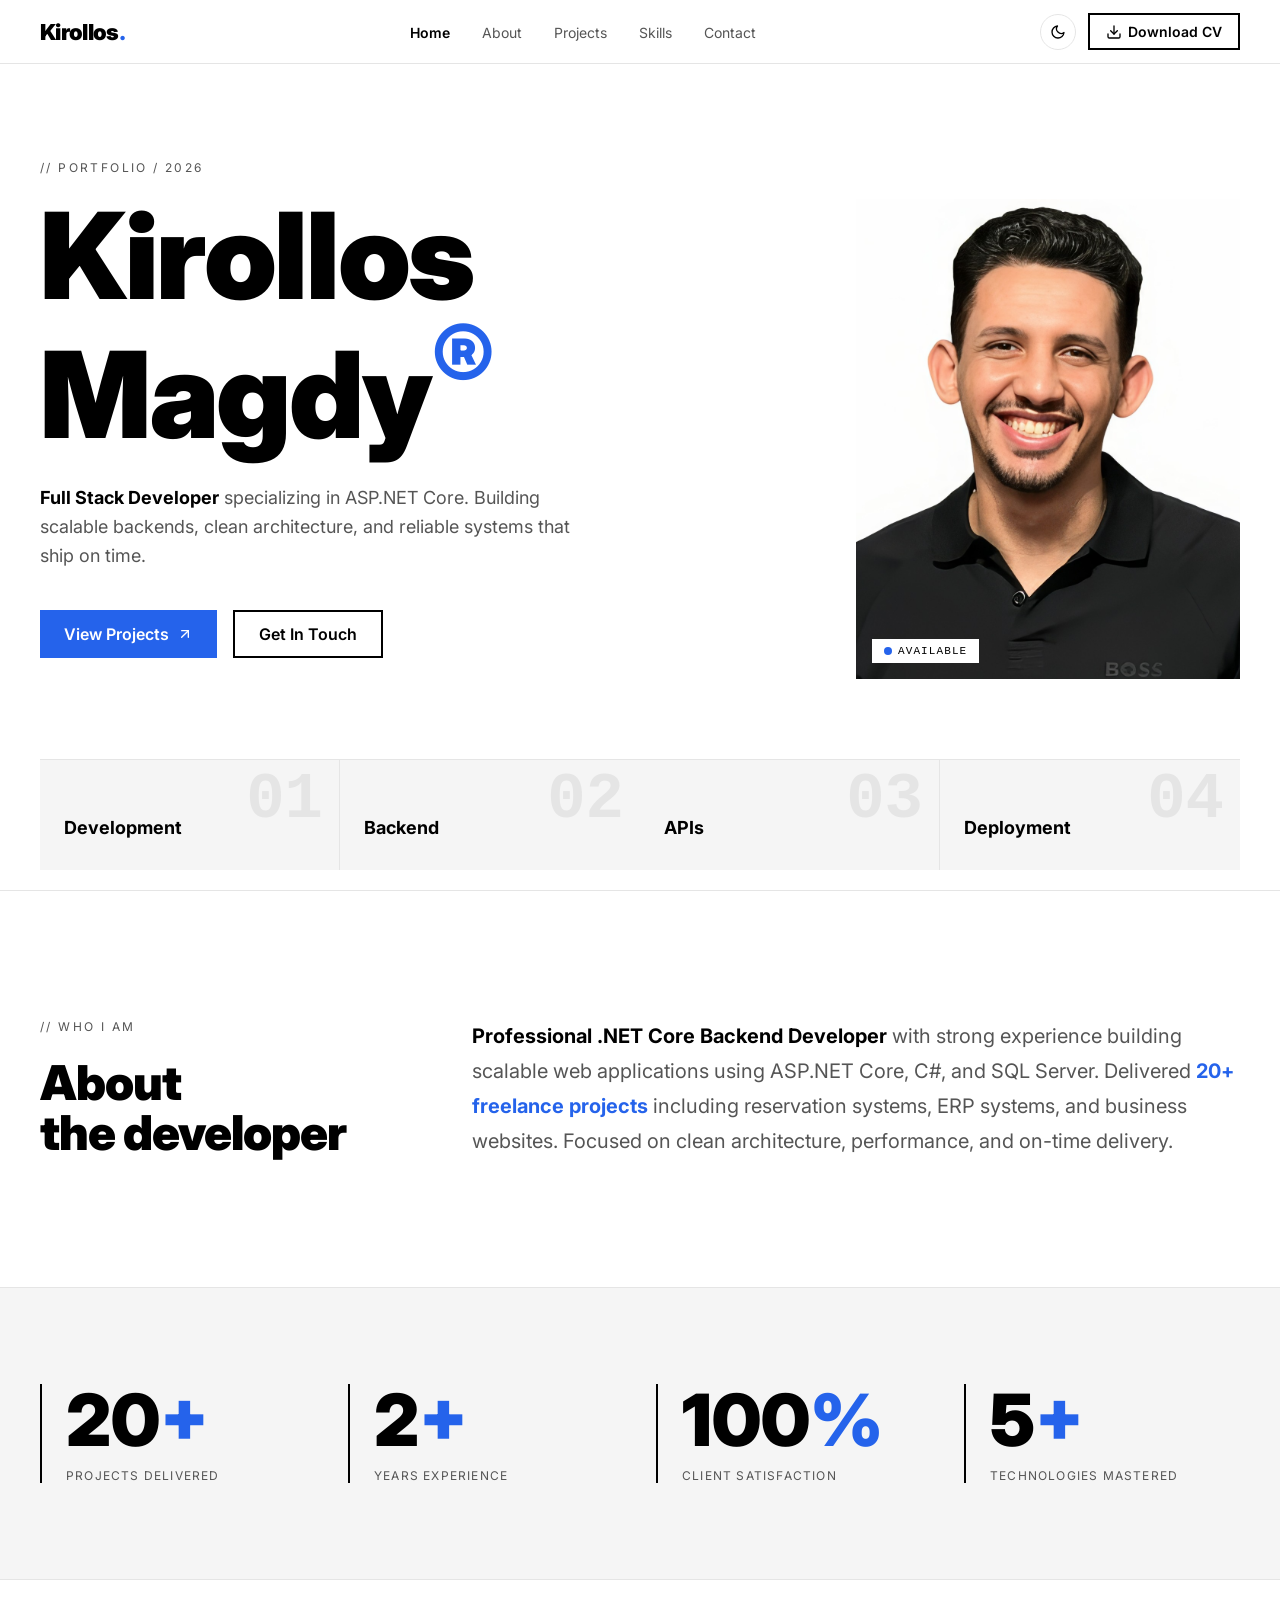
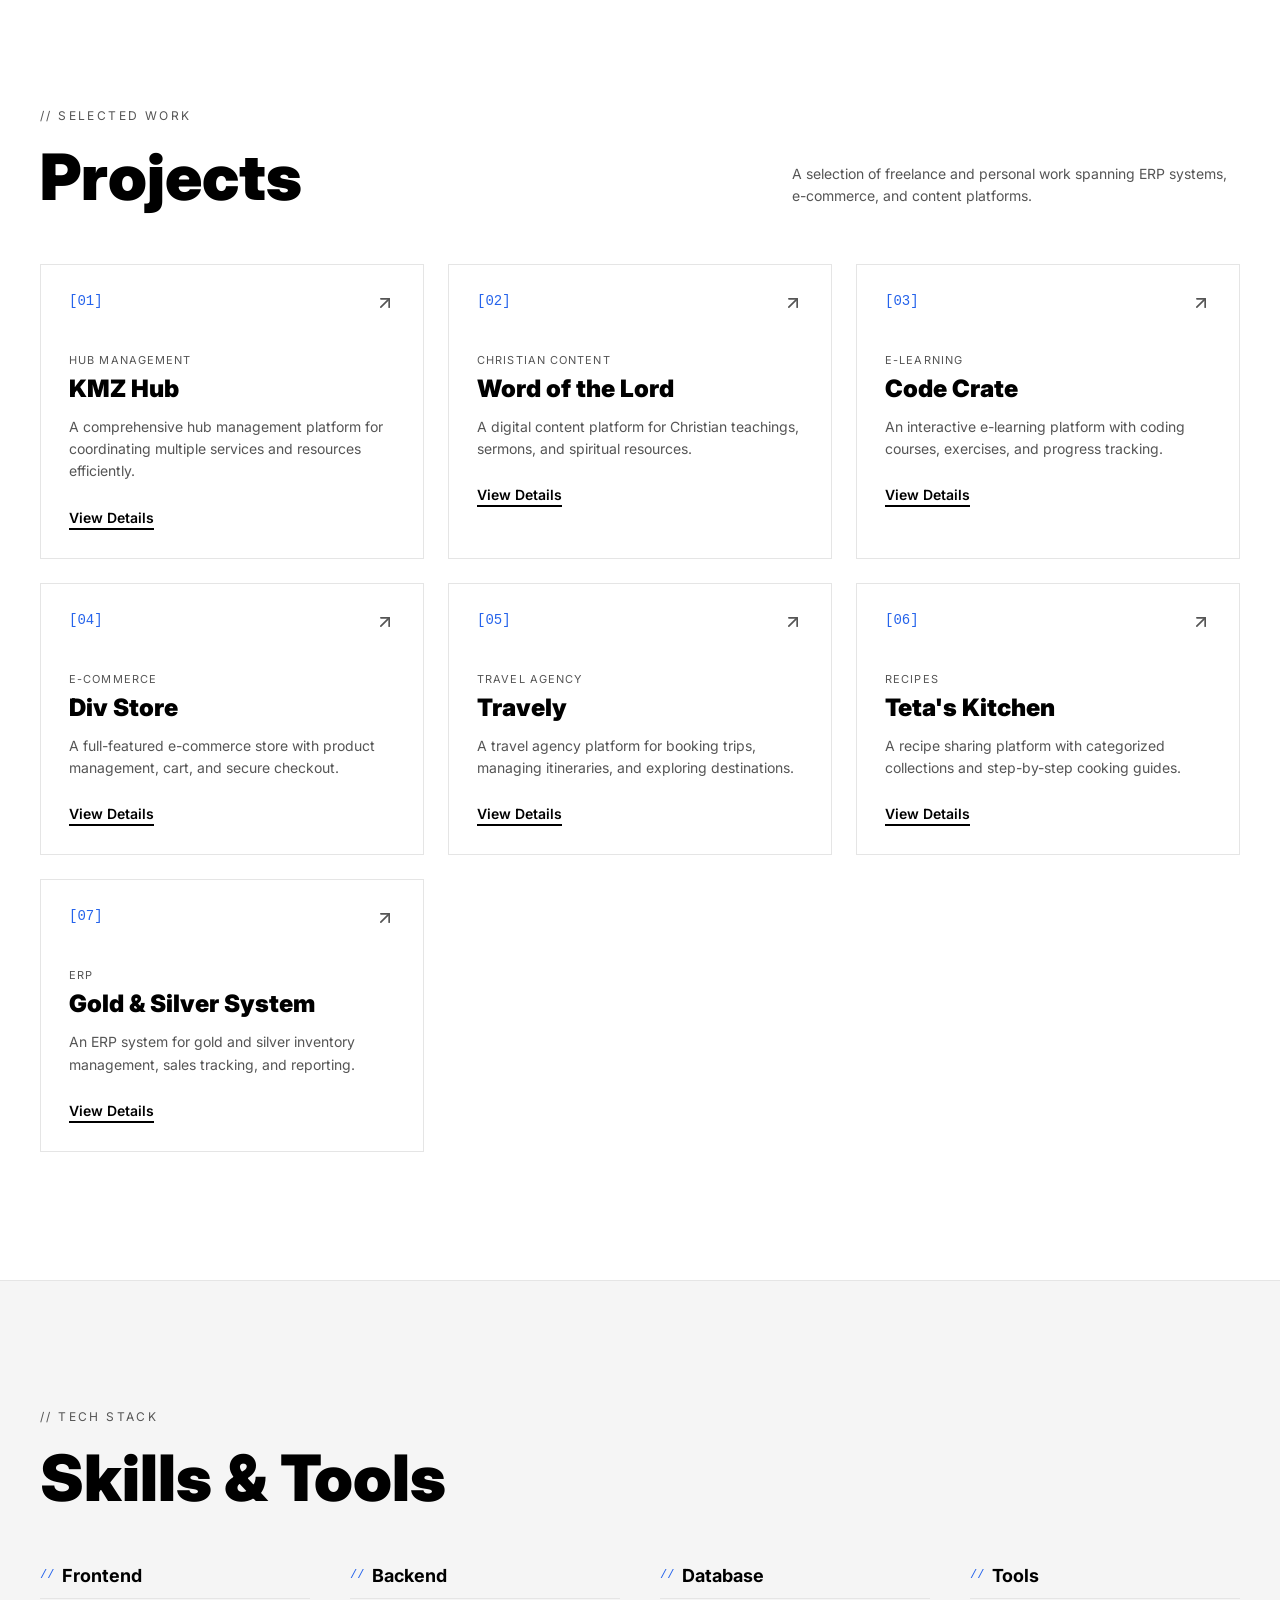
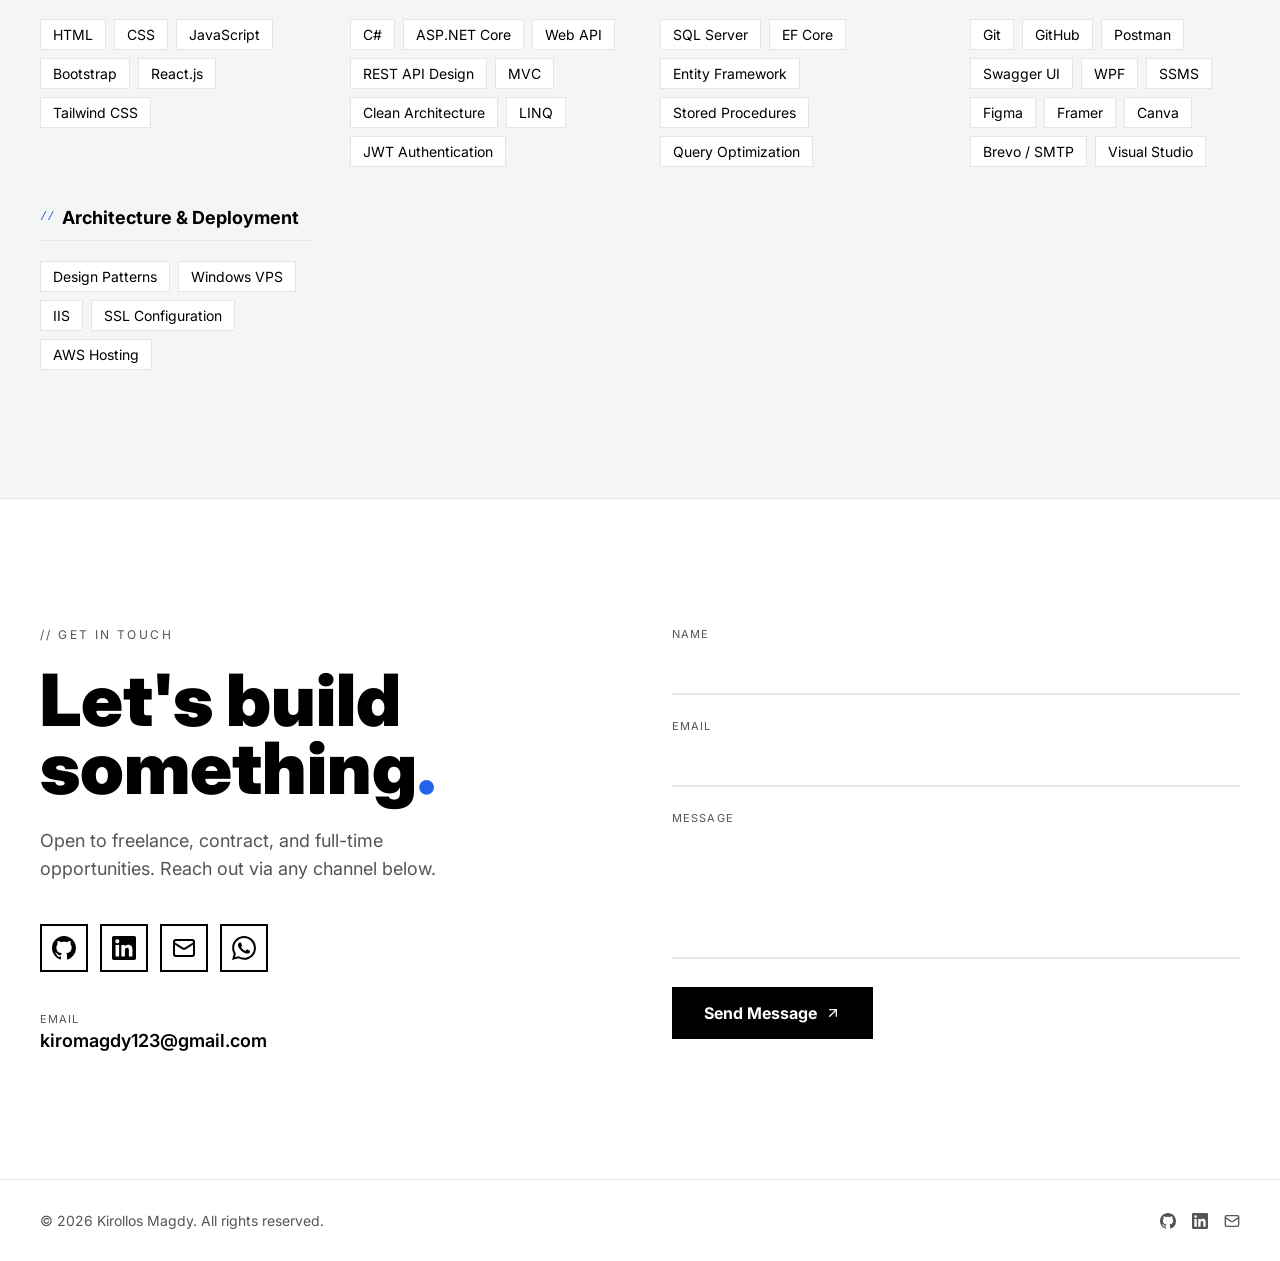
==== index.html @ 022f6f68 "2026" ====
<!doctype html>
<html lang="en">
  <head>
    <meta charset="UTF-8" />
    <meta name="viewport" content="width=device-width, initial-scale=1.0" />
    <title>Kirollos Magdy — Full Stack Developer</title>
    <link rel="icon" type="image/svg+xml" href="Assets/icon.svg" />
    <link rel="preconnect" href="https://fonts.googleapis.com" />
    <link rel="preconnect" href="https://fonts.gstatic.com" crossorigin />
    <link
      href="https://fonts.googleapis.com/css2?family=Inter:wght@400;600;700;900&display=swap"
      rel="stylesheet"
    />
    <link rel="stylesheet" href="Css/style.css" />
  </head>
  <body>
    <!-- Navbar -->
    <nav>
      <div class="container">
        <a class="logo" href="#home">Kirollos<span>.</span></a>
        <ul class="nav-center" id="navCenter">
          <li><a href="#home" data-section="home" class="active">Home</a></li>
          <li><a href="#about" data-section="about">About</a></li>
          <li><a href="#projects" data-section="projects">Projects</a></li>
          <li><a href="#skills" data-section="skills">Skills</a></li>
          <li><a href="#contact" data-section="contact">Contact</a></li>
        </ul>
        <div class="nav-right">
          <button
            class="theme-toggle"
            id="themeToggle"
            aria-label="Toggle dark mode"
          >
            <svg
              id="themeIcon"
              xmlns="http://www.w3.org/2000/svg"
              viewBox="0 0 24 24"
              fill="none"
              stroke="currentColor"
              stroke-width="2"
              stroke-linecap="round"
              stroke-linejoin="round"
            >
              <path d="M21 12.79A9 9 0 1 1 11.21 3 7 7 0 0 0 21 12.79z" />
            </svg>
          </button>
          <a href="/CV/KirollosMagdyZekry.pdf" download class="cv-btn">
            <svg
              xmlns="http://www.w3.org/2000/svg"
              viewBox="0 0 24 24"
              fill="none"
              stroke="currentColor"
              stroke-width="2"
              stroke-linecap="round"
              stroke-linejoin="round"
            >
              <path d="M21 15v4a2 2 0 0 1-2 2H5a2 2 0 0 1-2-2v-4" />
              <polyline points="7 10 12 15 17 10" />
              <line x1="12" y1="15" x2="12" y2="3" />
            </svg>
            Download CV
          </a>
          <button class="hamburger" id="hamburger" aria-label="Menu">
            <span id="hamburgerIcon">
              <svg
                xmlns="http://www.w3.org/2000/svg"
                viewBox="0 0 24 24"
                fill="none"
                stroke="currentColor"
                stroke-width="2"
                stroke-linecap="round"
                stroke-linejoin="round"
              >
                <line x1="3" y1="6" x2="21" y2="6" />
                <line x1="3" y1="12" x2="21" y2="12" />
                <line x1="3" y1="18" x2="21" y2="18" />
              </svg>
            </span>
          </button>
        </div>
      </div>
    </nav>

    <!-- Mobile Dropdown -->
    <div class="mobile-dropdown" id="mobileDropdown">
      <div class="inner">
        <a href="#home" data-section="home">Home</a>
        <a href="#about" data-section="about">About</a>
        <a href="#projects" data-section="projects">Projects</a>
        <a href="#skills" data-section="skills">Skills</a>
        <a href="#contact" data-section="contact">Contact</a>
        <a href="/CV/KirollosMagdyZekry.pdf" download class="cv-btn-mobile">
          <svg
            xmlns="http://www.w3.org/2000/svg"
            viewBox="0 0 24 24"
            fill="none"
            stroke="currentColor"
            stroke-width="2"
            stroke-linecap="round"
            stroke-linejoin="round"
          >
            <path d="M21 15v4a2 2 0 0 1-2 2H5a2 2 0 0 1-2-2v-4" />
            <polyline points="7 10 12 15 17 10" />
            <line x1="12" y1="15" x2="12" y2="3" />
          </svg>
          Download CV
        </a>
      </div>
    </div>

    <!-- Hero -->
    <section id="home">
      <div class="container">
        <div class="section-label">// Portfolio / 2026</div>
        <div class="hero-grid">
          <div class="hero-left">
            <h1>Kirollos<br />Magdy<sup class="reg">®</sup></h1>
            <p>
              <strong>Full Stack Developer</strong> specializing in ASP.NET
              Core. Building scalable backends, clean architecture, and reliable
              systems that ship on time.
            </p>
            <div class="hero-btns">
              <a href="#projects" class="btn-fill">
                View Projects
                <svg
                  xmlns="http://www.w3.org/2000/svg"
                  viewBox="0 0 24 24"
                  fill="none"
                  stroke="currentColor"
                  stroke-width="2"
                  stroke-linecap="round"
                  stroke-linejoin="round"
                >
                  <line x1="7" y1="17" x2="17" y2="7" />
                  <polyline points="7 7 17 7 17 17" />
                </svg>
              </a>
              <a href="#contact" class="btn-outline">Get In Touch</a>
            </div>
          </div>
          <div class="hero-right">
            <div class="photo-container">
              <img src="Assets/main.png" alt="Kirollos Magdy" />
            </div>
            <div class="badge"><span class="dot"></span>Available</div>
          </div>
        </div>
        <div class="services-strip">
          <div class="service-card">
            <span class="num">01</span><span class="label">Development</span>
          </div>
          <div class="service-card">
            <span class="num">02</span><span class="label">Backend</span>
          </div>
          <div class="service-card">
            <span class="num">03</span><span class="label">APIs</span>
          </div>
          <div class="service-card">
            <span class="num">04</span><span class="label">Deployment</span>
          </div>
        </div>
      </div>
    </section>

    <!-- About -->
    <section id="about">
      <div class="container">
        <div class="about-grid">
          <div class="about-left">
            <div class="section-label">// Who I Am</div>
            <h2>About<br />the developer</h2>
          </div>
          <div class="about-right">
            <p>
              <strong>Professional .NET Core Backend Developer</strong> with
              strong experience building scalable web applications using ASP.NET
              Core, C#, and SQL Server. Delivered
              <strong class="accent">20+ freelance projects</strong> including
              reservation systems, ERP systems, and business websites. Focused
              on clean architecture, performance, and on-time delivery.
            </p>
          </div>
        </div>
      </div>
    </section>

    <!-- Stats -->
    <div class="stats-section">
      <div class="container">
        <div class="stats-grid">
          <div class="stat-card">
            <div class="stat-number">20<span class="suffix">+</span></div>
            <div class="stat-label">Projects Delivered</div>
          </div>
          <div class="stat-card">
            <div class="stat-number">2<span class="suffix">+</span></div>
            <div class="stat-label">Years Experience</div>
          </div>
          <div class="stat-card">
            <div class="stat-number">100<span class="suffix">%</span></div>
            <div class="stat-label">Client Satisfaction</div>
          </div>
          <div class="stat-card">
            <div class="stat-number">5<span class="suffix">+</span></div>
            <div class="stat-label">Technologies Mastered</div>
          </div>
        </div>
      </div>
    </div>

    <!-- Projects -->
    <section id="projects">
      <div class="container">
        <div class="projects-header">
          <div class="projects-header-left">
            <div class="section-label">// Selected Work</div>
            <h2>Projects</h2>
          </div>
          <div class="projects-header-right">
            <p>
              A selection of freelance and personal work spanning ERP systems,
              e-commerce, and content platforms.
            </p>
          </div>
        </div>
        <div class="projects-grid">
          <a href="kmz-hub.html" class="project-card">
            <div class="project-top">
              <span class="project-index">[01]</span
              ><svg
                class="project-arrow"
                xmlns="http://www.w3.org/2000/svg"
                viewBox="0 0 24 24"
                fill="none"
                stroke="currentColor"
                stroke-width="2"
                stroke-linecap="round"
                stroke-linejoin="round"
              >
                <line x1="7" y1="17" x2="17" y2="7" />
                <polyline points="7 7 17 7 17 17" />
              </svg>
            </div>
            <div class="project-category">HUB Management</div>
            <h3 class="project-name">KMZ Hub</h3>
            <p class="project-desc">
              A comprehensive hub management platform for coordinating multiple
              services and resources efficiently.
            </p>
            <span class="project-link">View Details</span>
          </a>
          <a href="word-of-the-lord.html" class="project-card">
            <div class="project-top">
              <span class="project-index">[02]</span
              ><svg
                class="project-arrow"
                xmlns="http://www.w3.org/2000/svg"
                viewBox="0 0 24 24"
                fill="none"
                stroke="currentColor"
                stroke-width="2"
                stroke-linecap="round"
                stroke-linejoin="round"
              >
                <line x1="7" y1="17" x2="17" y2="7" />
                <polyline points="7 7 17 7 17 17" />
              </svg>
            </div>
            <div class="project-category">Christian Content</div>
            <h3 class="project-name">Word of the Lord</h3>
            <p class="project-desc">
              A digital content platform for Christian teachings, sermons, and
              spiritual resources.
            </p>
            <span class="project-link">View Details</span>
          </a>
          <a href="code-crate.html" class="project-card">
            <div class="project-top">
              <span class="project-index">[03]</span
              ><svg
                class="project-arrow"
                xmlns="http://www.w3.org/2000/svg"
                viewBox="0 0 24 24"
                fill="none"
                stroke="currentColor"
                stroke-width="2"
                stroke-linecap="round"
                stroke-linejoin="round"
              >
                <line x1="7" y1="17" x2="17" y2="7" />
                <polyline points="7 7 17 7 17 17" />
              </svg>
            </div>
            <div class="project-category">E-Learning</div>
            <h3 class="project-name">Code Crate</h3>
            <p class="project-desc">
              An interactive e-learning platform with coding courses, exercises,
              and progress tracking.
            </p>
            <span class="project-link">View Details</span>
          </a>
          <a href="div-store.html" class="project-card">
            <div class="project-top">
              <span class="project-index">[04]</span
              ><svg
                class="project-arrow"
                xmlns="http://www.w3.org/2000/svg"
                viewBox="0 0 24 24"
                fill="none"
                stroke="currentColor"
                stroke-width="2"
                stroke-linecap="round"
                stroke-linejoin="round"
              >
                <line x1="7" y1="17" x2="17" y2="7" />
                <polyline points="7 7 17 7 17 17" />
              </svg>
            </div>
            <div class="project-category">E-Commerce</div>
            <h3 class="project-name">Div Store</h3>
            <p class="project-desc">
              A full-featured e-commerce store with product management, cart,
              and secure checkout.
            </p>
            <span class="project-link">View Details</span>
          </a>
          <a href="travely.html" class="project-card">
            <div class="project-top">
              <span class="project-index">[05]</span
              ><svg
                class="project-arrow"
                xmlns="http://www.w3.org/2000/svg"
                viewBox="0 0 24 24"
                fill="none"
                stroke="currentColor"
                stroke-width="2"
                stroke-linecap="round"
                stroke-linejoin="round"
              >
                <line x1="7" y1="17" x2="17" y2="7" />
                <polyline points="7 7 17 7 17 17" />
              </svg>
            </div>
            <div class="project-category">Travel Agency</div>
            <h3 class="project-name">Travely</h3>
            <p class="project-desc">
              A travel agency platform for booking trips, managing itineraries,
              and exploring destinations.
            </p>
            <span class="project-link">View Details</span>
          </a>
          <a href="teta-kitchen.html" class="project-card">
            <div class="project-top">
              <span class="project-index">[06]</span
              ><svg
                class="project-arrow"
                xmlns="http://www.w3.org/2000/svg"
                viewBox="0 0 24 24"
                fill="none"
                stroke="currentColor"
                stroke-width="2"
                stroke-linecap="round"
                stroke-linejoin="round"
              >
                <line x1="7" y1="17" x2="17" y2="7" />
                <polyline points="7 7 17 7 17 17" />
              </svg>
            </div>
            <div class="project-category">Recipes</div>
            <h3 class="project-name">Teta's Kitchen</h3>
            <p class="project-desc">
              A recipe sharing platform with categorized collections and
              step-by-step cooking guides.
            </p>
            <span class="project-link">View Details</span>
          </a>
          <a href="gold-silver-system.html" class="project-card">
            <div class="project-top">
              <span class="project-index">[07]</span
              ><svg
                class="project-arrow"
                xmlns="http://www.w3.org/2000/svg"
                viewBox="0 0 24 24"
                fill="none"
                stroke="currentColor"
                stroke-width="2"
                stroke-linecap="round"
                stroke-linejoin="round"
              >
                <line x1="7" y1="17" x2="17" y2="7" />
                <polyline points="7 7 17 7 17 17" />
              </svg>
            </div>
            <div class="project-category">ERP</div>
            <h3 class="project-name">Gold &amp; Silver System</h3>
            <p class="project-desc">
              An ERP system for gold and silver inventory management, sales
              tracking, and reporting.
            </p>
            <span class="project-link">View Details</span>
          </a>
        </div>
      </div>
    </section>

    <!-- Skills -->
    <section id="skills">
      <div class="container">
        <div class="skills-header">
          <div class="section-label">// Tech Stack</div>
          <h2>Skills &amp; Tools</h2>
        </div>
        <div class="skills-grid">
          <div>
            <div class="skill-cat-header">
              <span class="slash">//</span>
              <span class="cat-name">Frontend</span>
            </div>
            <div class="skill-pills">
              <span class="skill-pill">HTML</span>
              <span class="skill-pill">CSS</span>
              <span class="skill-pill">JavaScript</span>
              <span class="skill-pill">Bootstrap</span>
              <span class="skill-pill">React.js</span>
              <span class="skill-pill">Tailwind CSS</span>
            </div>
          </div>
          <div>
            <div class="skill-cat-header">
              <span class="slash">//</span><span class="cat-name">Backend</span>
            </div>
            <div class="skill-pills">
              <span class="skill-pill">C#</span>
              <span class="skill-pill">ASP.NET Core</span>
              <span class="skill-pill">Web API</span>
              <span class="skill-pill">REST API Design</span>
              <span class="skill-pill">MVC</span>
              <span class="skill-pill">Clean Architecture</span>
              <span class="skill-pill">LINQ</span>
              <span class="skill-pill">JWT Authentication</span>
            </div>
          </div>
          <div>
            <div class="skill-cat-header">
              <span class="slash">//</span
              ><span class="cat-name">Database</span>
            </div>
            <div class="skill-pills">
              <span class="skill-pill">SQL Server</span>
              <span class="skill-pill">EF Core</span>
              <span class="skill-pill">Entity Framework</span>
              <span class="skill-pill">Stored Procedures</span>
              <span class="skill-pill">Query Optimization</span>
            </div>
          </div>
          <div>
            <div class="skill-cat-header">
              <span class="slash">//</span><span class="cat-name">Tools</span>
            </div>
            <div class="skill-pills">
              <span class="skill-pill">Git</span>
                <span class="skill-pill">GitHub</span>
                  <span class="skill-pill">Postman</span>
                  <span class="skill-pill">Swagger UI</span>
                  <span class="skill-pill">WPF</span>
                  <span class="skill-pill">SSMS</span>
                  <span class="skill-pill">Figma</span>
                  <span class="skill-pill">Framer</span>
                  <span class="skill-pill">Canva</span>
                  <span class="skill-pill">Brevo / SMTP</span>
                  <span class="skill-pill">Visual Studio</span>
            </div>
          </div>
          <div>
            <div class="skill-cat-header">
              <span class="slash">//</span><span class="cat-name">Architecture &amp; Deployment</span>
            </div>
            <div class="skill-pills">
              <span class="skill-pill">Design Patterns</span>
              <span class="skill-pill">Windows VPS</span>
              <span class="skill-pill">IIS</span>
              <span class="skill-pill">SSL Configuration</span>
              <span class="skill-pill">AWS Hosting</span>
            </div>
          </div>
        </div>
      </div>
    </section>

    <!-- Contact -->
    <section id="contact">
      <div class="container">
        <div class="contact-grid">
          <div class="contact-left">
            <div class="section-label">// Get In Touch</div>
            <h2>Let's build<br />something<span class="highlight">.</span></h2>
            <p class="sub">
              Open to freelance, contract, and full-time opportunities. Reach
              out via any channel below.
            </p>
            <div class="social-row">
              <a
                href="https://github.com/kiromagdy7"
                target="_blank"
                rel="noopener"
                class="social-link"
                aria-label="GitHub"
              >
                <svg
                  xmlns="http://www.w3.org/2000/svg"
                  viewBox="0 0 24 24"
                  fill="currentColor"
                >
                  <path
                    d="M12 0C5.37 0 0 5.37 0 12c0 5.31 3.435 9.795 8.205 11.385.6.105.825-.255.825-.57 0-.285-.015-1.23-.015-2.235-3.015.555-3.795-.735-4.035-1.41-.135-.345-.72-1.41-1.23-1.695-.42-.225-1.02-.78-.015-.795.945-.015 1.62.87 1.845 1.23 1.08 1.815 2.805 1.305 3.495.99.105-.78.42-1.305.765-1.605-2.67-.3-5.46-1.335-5.46-5.925 0-1.305.465-2.385 1.23-3.225-.12-.3-.54-1.53.12-3.18 0 0 1.005-.315 3.3 1.23.96-.27 1.98-.405 3-.405s2.04.135 3 .405c2.295-1.56 3.3-1.23 3.3-1.23.66 1.65.24 2.88.12 3.18.765.84 1.23 1.905 1.23 3.225 0 4.605-2.805 5.625-5.475 5.925.435.375.81 1.095.81 2.22 0 1.605-.015 2.895-.015 3.3 0 .315.225.69.825.57A12.02 12.02 0 0 0 24 12c0-6.63-5.37-12-12-12z"
                  />
                </svg>
              </a>
              <a
                href="https://www.linkedin.com/in/kirollos-magdy-1102a1278/"
                target="_blank"
                rel="noopener"
                class="social-link"
                aria-label="LinkedIn"
              >
                <svg
                  xmlns="http://www.w3.org/2000/svg"
                  viewBox="0 0 24 24"
                  fill="currentColor"
                >
                  <path
                    d="M20.447 20.452h-3.554v-5.569c0-1.328-.027-3.037-1.852-3.037-1.853 0-2.136 1.445-2.136 2.939v5.667H9.351V9h3.414v1.561h.046c.477-.9 1.637-1.85 3.37-1.85 3.601 0 4.267 2.37 4.267 5.455v6.286zM5.337 7.433a2.062 2.062 0 0 1-2.063-2.065 2.064 2.064 0 1 1 2.063 2.065zm1.782 13.019H3.555V9h3.564v11.452zM22.225 0H1.771C.792 0 0 .774 0 1.729v20.542C0 23.227.792 24 1.771 24h20.451C23.2 24 24 23.227 24 22.271V1.729C24 .774 23.2 0 22.222 0h.003z"
                  />
                </svg>
              </a>
              <a
                href="mailto:kiromagdy123@gmail.com"
                class="social-link"
                aria-label="Email"
              >
                <svg
                  xmlns="http://www.w3.org/2000/svg"
                  viewBox="0 0 24 24"
                  fill="none"
                  stroke="currentColor"
                  stroke-width="2"
                  stroke-linecap="round"
                  stroke-linejoin="round"
                >
                  <rect x="2" y="4" width="20" height="16" rx="2" />
                  <path d="m22 7-8.97 5.7a1.94 1.94 0 0 1-2.06 0L2 7" />
                </svg>
              </a>
              <a
                href="https://wa.me/+201270200486"
                target="_blank"
                rel="noopener"
                class="social-link"
                aria-label="WhatsApp"
              >
                <svg
                  xmlns="http://www.w3.org/2000/svg"
                  viewBox="0 0 24 24"
                  fill="currentColor"
                >
                  <path
                    d="M17.472 14.382c-.297-.149-1.758-.867-2.03-.967-.273-.099-.471-.148-.67.15-.197.297-.767.966-.94 1.164-.173.199-.347.223-.644.075-.297-.15-1.255-.463-2.39-1.475-.883-.788-1.48-1.761-1.653-2.059-.173-.297-.018-.458.13-.606.134-.133.298-.347.446-.52.149-.174.198-.298.298-.497.099-.198.05-.371-.025-.52-.075-.149-.669-1.612-.916-2.207-.242-.579-.487-.5-.669-.51-.173-.008-.371-.01-.57-.01-.198 0-.52.074-.792.372-.272.297-1.04 1.016-1.04 2.479 0 1.462 1.065 2.875 1.213 3.074.149.198 2.096 3.2 5.077 4.487.709.306 1.262.489 1.694.625.712.227 1.36.195 1.871.118.571-.085 1.758-.719 2.006-1.413.248-.694.248-1.289.173-1.413-.074-.124-.272-.198-.57-.347m-5.421 7.403h-.004a9.87 9.87 0 0 1-5.031-1.378l-.361-.214-3.741.982.998-3.648-.235-.374a9.86 9.86 0 0 1-1.51-5.26c.001-5.45 4.436-9.884 9.888-9.884 2.64 0 5.122 1.03 6.988 2.898a9.825 9.825 0 0 1 2.893 6.994c-.003 5.45-4.437 9.884-9.885 9.884m8.413-18.297A11.815 11.815 0 0 0 12.05 0C5.495 0 .16 5.335.157 11.892c0 2.096.547 4.142 1.588 5.945L.057 24l6.305-1.654a11.882 11.882 0 0 0 5.683 1.448h.005c6.554 0 11.89-5.335 11.893-11.893a11.821 11.821 0 0 0-3.48-8.413z"
                  />
                </svg>
              </a>
            </div>
            <div class="email-block">
              <div class="email-label">EMAIL</div>
              <a href="mailto:kiromagdy123@gmail.com" class="email-link"
                >kiromagdy123@gmail.com</a
              >
            </div>
          </div>
          <form class="contact-right" id="contactForm">
            <div class="form-group">
              <label for="name">Name</label>
              <input type="text" id="name" name="name" required />
            </div>
            <div class="form-group">
              <label for="email">Email</label>
              <input type="email" id="email" name="email" required />
            </div>
            <div class="form-group">
              <label for="message">Message</label>
              <textarea
                id="message"
                name="message"
                rows="5"
                required
              ></textarea>
            </div>
            <button type="submit" class="submit-btn" id="submitBtn">
              Send Message
              <svg
                xmlns="http://www.w3.org/2000/svg"
                viewBox="0 0 24 24"
                fill="none"
                stroke="currentColor"
                stroke-width="2"
                stroke-linecap="round"
                stroke-linejoin="round"
              >
                <line x1="7" y1="17" x2="17" y2="7" />
                <polyline points="7 7 17 7 17 17" />
              </svg>
            </button>
          </form>
        </div>
      </div>
    </section>

    <!-- Footer -->
    <footer>
      <div class="container">
        <div class="footer-inner">
          <div class="copy">
            &copy; 2026 Kirollos Magdy. All rights reserved.
          </div>
          <div class="footer-links">
            <a
              href="https://github.com/kiromagdy7"
              target="_blank"
              rel="noopener"
              aria-label="GitHub"
            >
              <svg
                xmlns="http://www.w3.org/2000/svg"
                viewBox="0 0 24 24"
                fill="currentColor"
              >
                <path
                  d="M12 0C5.37 0 0 5.37 0 12c0 5.31 3.435 9.795 8.205 11.385.6.105.825-.255.825-.57 0-.285-.015-1.23-.015-2.235-3.015.555-3.795-.735-4.035-1.41-.135-.345-.72-1.41-1.23-1.695-.42-.225-1.02-.78-.015-.795.945-.015 1.62.87 1.845 1.23 1.08 1.815 2.805 1.305 3.495.99.105-.78.42-1.305.765-1.605-2.67-.3-5.46-1.335-5.46-5.925 0-1.305.465-2.385 1.23-3.225-.12-.3-.54-1.53.12-3.18 0 0 1.005-.315 3.3 1.23.96-.27 1.98-.405 3-.405s2.04.135 3 .405c2.295-1.56 3.3-1.23 3.3-1.23.66 1.65.24 2.88.12 3.18.765.84 1.23 1.905 1.23 3.225 0 4.605-2.805 5.625-5.475 5.925.435.375.81 1.095.81 2.22 0 1.605-.015 2.895-.015 3.3 0 .315.225.69.825.57A12.02 12.02 0 0 0 24 12c0-6.63-5.37-12-12-12z"
                />
              </svg>
            </a>
            <a
              href="https://www.linkedin.com/in/kirollos-magdy-1102a1278/"
              target="_blank"
              rel="noopener"
              aria-label="LinkedIn"
            >
              <svg
                xmlns="http://www.w3.org/2000/svg"
                viewBox="0 0 24 24"
                fill="currentColor"
              >
                <path
                  d="M20.447 20.452h-3.554v-5.569c0-1.328-.027-3.037-1.852-3.037-1.853 0-2.136 1.445-2.136 2.939v5.667H9.351V9h3.414v1.561h.046c.477-.9 1.637-1.85 3.37-1.85 3.601 0 4.267 2.37 4.267 5.455v6.286zM5.337 7.433a2.062 2.062 0 0 1-2.063-2.065 2.064 2.064 0 1 1 2.063 2.065zm1.782 13.019H3.555V9h3.564v11.452zM22.225 0H1.771C.792 0 0 .774 0 1.729v20.542C0 23.227.792 24 1.771 24h20.451C23.2 24 24 23.227 24 22.271V1.729C24 .774 23.2 0 22.222 0h.003z"
                />
              </svg>
            </a>
            <a href="mailto:kiromagdy123@gmail.com" aria-label="Email">
              <svg
                xmlns="http://www.w3.org/2000/svg"
                viewBox="0 0 24 24"
                fill="none"
                stroke="currentColor"
                stroke-width="2"
                stroke-linecap="round"
                stroke-linejoin="round"
              >
                <rect x="2" y="4" width="20" height="16" rx="2" />
                <path d="m22 7-8.97 5.7a1.94 1.94 0 0 1-2.06 0L2 7" />
              </svg>
            </a>
          </div>
        </div>
      </div>
    </footer>

    <script src="JavaScript/script.js"></script>
  </body>
</html>
---- Css/style.css ----
*,*::before,*::after{box-sizing:border-box;margin:0;padding:0}
html{scroll-behavior:smooth;-webkit-font-smoothing:antialiased;-moz-osx-font-smoothing:grayscale}
body{font-family:'Inter',-apple-system,BlinkMacSystemFont,sans-serif;margin:0}

:root{
--bg:#FFFFFF;--section-bg:#F5F5F5;--text:#000000;
--muted:#555555;--border:#E5E5E5;--accent:#2563EB;--accent-hover:#1d4ed8;
--nav-bg:rgba(255,255,255,0.8);--hero-top:128px;
}
.dark{
--bg:#000000;--section-bg:#111111;--text:#FFFFFF;
--muted:#A3A3A3;--border:#262626;--accent:#2563EB;--accent-hover:#1d4ed8;
--nav-bg:rgba(0,0,0,0.7);
}

body{background:var(--bg);color:var(--text);transition:color 0.3s,background-color 0.3s,border-color 0.3s}

.container{max-width:1280px;margin:0 auto;padding:0 24px}
@media(min-width:1024px){.container{padding:0 40px}:root{--hero-top:160px}}

a{color:inherit;text-decoration:none}
img{display:block;max-width:100%}

/* Navbar */
nav{position:fixed;top:0;left:0;width:100%;height:64px;z-index:50;
background:var(--nav-bg);backdrop-filter:blur(12px);-webkit-backdrop-filter:blur(12px);
border-bottom:1px solid var(--border);transition:color 0.3s,background-color 0.3s,border-color 0.3s}
nav .container{display:flex;align-items:center;justify-content:space-between;height:100%}
.logo{font-size:22px;font-weight:900;letter-spacing:-0.03em;cursor:pointer}
.logo span{color:#2563EB}
.nav-center{display:flex;gap:32px;list-style:none}
.nav-center a{font-size:14px;color:var(--muted);transition:color 0.2s;cursor:pointer}
.nav-center a:hover{color:var(--text)}
.nav-center a.active{color:var(--text);font-weight:600}
.nav-right{display:flex;align-items:center;gap:12px}
.theme-toggle{display:flex;align-items:center;justify-content:center;width:36px;height:36px;
padding:8px;border:1px solid var(--border);border-radius:9999px;background:transparent;cursor:pointer;
color:var(--text);transition:color 0.3s,background-color 0.3s,border-color 0.3s}
.theme-toggle:hover{border-color:var(--text)}
.theme-toggle svg{width:16px;height:16px;display:block}
.cv-btn{display:inline-flex;align-items:center;gap:6px;border:2px solid var(--text);padding:8px 16px;
font-size:14px;font-weight:600;background:transparent;color:var(--text);cursor:pointer;
transition:background 0.2s,color 0.2s,border-color 0.2s;font-family:'Inter',sans-serif}
.cv-btn:hover{background:var(--text);color:var(--bg)}
.cv-btn svg{width:16px;height:16px;display:block}
@media(max-width:639px){.cv-btn{display:none}}
.hamburger{display:none;align-items:center;justify-content:center;padding:8px;border:none;
background:transparent;cursor:pointer;color:var(--text)}
.hamburger svg{width:24px;height:24px;display:block}
@media(max-width:767px){.nav-center{display:none}.hamburger{display:flex}}
@media(min-width:768px){.hamburger{display:none}}

/* Mobile dropdown */
.mobile-dropdown{position:fixed;top:64px;left:0;width:100%;background:var(--nav-bg);
backdrop-filter:blur(12px);-webkit-backdrop-filter:blur(12px);
border-bottom:1px solid var(--border);transform:translateY(-120%);opacity:0;
transition:transform 0.3s ease,opacity 0.3s ease;z-index:49}
.mobile-dropdown.open{transform:translateY(0);opacity:1}
.mobile-dropdown .inner{padding:16px 24px 24px}
.mobile-dropdown a{display:block;padding:12px 0;font-size:16px;font-weight:600;color:var(--text);
border-bottom:1px solid var(--border);cursor:pointer}
.mobile-dropdown a:last-child{border-bottom:none}
.mobile-dropdown .cv-btn-mobile{display:inline-flex;align-items:center;gap:6px;margin-top:16px;
border:2px solid var(--text);padding:10px 20px;font-size:14px;font-weight:600;
background:transparent;color:var(--text);cursor:pointer;
transition:background 0.2s,color 0.2s;font-family:'Inter',sans-serif}
.mobile-dropdown .cv-btn-mobile:hover{background:var(--text);color:var(--bg)}
@media(min-width:768px){.mobile-dropdown{display:none}}

/* Hero */
#home{position:relative;padding-top:var(--hero-top);border-bottom:1px solid var(--border);
transition:color 0.3s,background-color 0.3s,border-color 0.3s}
.section-label{font-size:12px;text-transform:uppercase;letter-spacing:0.2em;color:var(--muted);margin-bottom:24px}
.hero-grid{display:grid;gap:48px;padding-bottom:0}
@media(min-width:1024px){.hero-grid{grid-template-columns:8fr 4fr;align-items:start}}
.hero-left h1{font-size:56px;font-weight:900;line-height:0.95;letter-spacing:-0.02em;color:var(--text)}
.hero-left h1 .reg{color:#2563EB}
.hero-left p{margin-top:32px;font-size:16px;color:var(--muted);max-width:560px;line-height:1.6}
.hero-left p strong{color:var(--text);font-weight:700}
.hero-btns{margin-top:40px;display:flex;gap:16px;flex-wrap:wrap}
.btn-fill{display:inline-flex;align-items:center;gap:8px;padding:12px 24px;font-weight:600;
background:#2563EB;color:#fff;border:none;cursor:pointer;transition:background 0.2s;font-family:'Inter',sans-serif;font-size:16px}
.btn-fill:hover{background:#1d4ed8}
.btn-fill svg{width:16px;height:16px;display:block}
.btn-outline{display:inline-flex;align-items:center;gap:8px;padding:12px 24px;font-weight:600;
border:2px solid var(--text);background:transparent;color:var(--text);cursor:pointer;
transition:background 0.2s,color 0.2s;font-family:'Inter',sans-serif;font-size:16px}
.btn-outline:hover{background:var(--text);color:var(--bg)}
.hero-right{position:relative}
.photo-container{aspect-ratio:4/5;overflow:hidden;background:var(--section-bg);transition:background-color 0.3s}
.photo-container img{width:100%;height:100%;object-fit:cover}
.badge{position:absolute;bottom:16px;left:16px;background:var(--bg);padding:6px 12px;font-size:11px;
font-family:monospace;text-transform:uppercase;letter-spacing:0.1em;color:var(--text);
transition:color 0.3s,background-color 0.3s;display:flex;align-items:center;gap:6px}
.badge .dot{width:8px;height:8px;border-radius:50%;background:#2563EB;display:inline-block}
@media(min-width:768px){.hero-left h1{font-size:80px}.hero-left p{font-size:18px}}
@media(min-width:1024px){.hero-left h1{font-size:120px}}

/* Services strip */
.services-strip{margin-top:80px; margin-bottom: 20px; border-top:1px solid var(--border);display:grid;grid-template-columns:repeat(2,1fr);
transition:border-color 0.3s}
@media(min-width:1024px){.services-strip{grid-template-columns:repeat(4,1fr)}}
.service-card{position:relative;overflow:hidden;background:var(--section-bg);padding:32px 24px;
min-height:110px;display:flex;align-items:flex-end;cursor:default;
transition:background-color 0.3s;border-right:1px solid var(--border)}
.service-card:nth-child(even){border-right:none}
@media(min-width:1024px){.service-card{border-right:1px solid var(--border)}.service-card:last-child{border-right:none}}
.service-card .num{position:absolute;top:8px;right:16px;font-size:64px;font-family:monospace;font-weight:900;
line-height:1;color:#E5E5E5;user-select:none;transition:color 0.3s}
.dark .service-card .num{color:#262626}
.service-card .label{position:relative;font-weight:700;font-size:16px;color:var(--text);z-index:1}
.service-card:hover{background:var(--bg)}
.service-card:hover .num{color:rgba(37,99,235,0.15)}
@media(min-width:1024px){.service-card .label{font-size:18px}}

/* About */
#about{padding:80px 0;transition:color 0.3s,background-color 0.3s,border-color 0.3s}
@media(min-width:1024px){#about{padding:128px 0}}
.about-grid{display:grid;gap:48px}
@media(min-width:1024px){.about-grid{grid-template-columns:4fr 8fr}}
.about-left h2{font-size:36px;font-weight:900;line-height:1.05;letter-spacing:-0.02em;color:var(--text)}
.about-right p{font-size:18px;line-height:1.75;color:var(--muted)}
.about-right p strong{color:var(--text)}
.about-right p .accent{color:#2563EB;font-weight:700}
@media(min-width:1024px){.about-left h2{font-size:48px}.about-right p{font-size:20px}}

/* Stats */
.stats-section{background:var(--section-bg);border-top:1px solid var(--border);border-bottom:1px solid var(--border);
padding:64px 0;transition:color 0.3s,background-color 0.3s,border-color 0.3s}
@media(min-width:1024px){.stats-section{padding:96px 0}}
.stats-grid{display:grid;grid-template-columns:repeat(2,1fr);gap:32px}
@media(min-width:1024px){.stats-grid{grid-template-columns:repeat(4,1fr)}}
.stat-card{border-left:2px solid var(--text);padding-left:24px}
.stat-number{font-size:48px;font-weight:900;line-height:1;color:var(--text)}
.stat-number .suffix{color:#2563EB}
.stat-label{margin-top:12px;font-size:12px;color:var(--muted);text-transform:uppercase;letter-spacing:0.1em}
@media(min-width:1024px){.stat-number{font-size:72px}}

/* Projects */
#projects{padding:80px 0;transition:color 0.3s,background-color 0.3s,border-color 0.3s}
@media(min-width:1024px){#projects{padding:128px 0}}
.projects-header{display:flex;flex-direction:column;gap:16px}
@media(min-width:1024px){.projects-header{flex-direction:row;justify-content:space-between;align-items:flex-end}}
.projects-header-left h2{font-size:36px;font-weight:900;line-height:0.95;color:var(--text)}
.projects-header-right p{color:var(--muted);max-width:448px;font-size:14px;line-height:1.6}
@media(min-width:1024px){.projects-header-left h2{font-size:64px}}
.projects-grid{display:grid;gap:24px;margin-top:56px}
@media(min-width:640px){.projects-grid{grid-template-columns:repeat(2,1fr)}}
@media(min-width:1024px){.projects-grid{grid-template-columns:repeat(3,1fr)}}
.project-card{border:1px solid var(--border);background:var(--bg);padding:28px;cursor:pointer;
transition:transform 0.3s,box-shadow 0.3s,border-color 0.3s}
.project-card:hover{transform:translateY(-4px);box-shadow:0 20px 40px rgba(0,0,0,0.1)}
.project-top{display:flex;justify-content:space-between;align-items:flex-start;margin-bottom:40px}
.project-index{font-family:monospace;font-size:14px;color:#2563EB}
.project-arrow{width:20px;height:20px;color:var(--muted);transition:color 0.3s,transform 0.3s;display:block}
.project-card:hover .project-arrow{color:#2563EB;transform:rotate(45deg)}
.project-category{font-size:11px;text-transform:uppercase;letter-spacing:0.1em;color:var(--muted);margin-bottom:8px}
.project-name{font-size:24px;font-weight:900;line-height:1.2;color:var(--text);margin-bottom:12px}
.project-desc{font-size:14px;line-height:1.6;color:var(--muted);margin-bottom:24px}
.project-link{font-size:14px;font-weight:600;color:var(--text);border-bottom:2px solid var(--text);
padding-bottom:2px;display:inline-block;transition:color 0.2s,border-color 0.2s}
.project-card:hover .project-link{color:#2563EB;border-bottom-color:#2563EB}

/* Skills */
#skills{background:var(--section-bg);border-top:1px solid var(--border);border-bottom:1px solid var(--border);
padding:80px 0;transition:color 0.3s,background-color 0.3s,border-color 0.3s}
@media(min-width:1024px){#skills{padding:128px 0}}
.skills-header h2{font-size:36px;font-weight:900;line-height:0.95;color:var(--text);margin-bottom:56px}
@media(min-width:1024px){.skills-header h2{font-size:64px}}
.skills-grid{display:grid;gap:40px}
@media(min-width:640px){.skills-grid{grid-template-columns:repeat(2,1fr)}}
@media(min-width:1024px){.skills-grid{grid-template-columns:repeat(4,1fr)}}
.skill-cat-header{display:flex;align-items:center;gap:8px;padding-bottom:12px;border-bottom:1px solid var(--border);margin-bottom:20px}
.skill-cat-header .slash{font-family:monospace;font-size:12px;color:#2563EB}
.skill-cat-header .cat-name{font-size:18px;font-weight:700;color:var(--text)}
.skill-pills{display:flex;flex-wrap:wrap;gap:8px}
.skill-pill{padding:6px 12px;font-size:14px;border:1px solid var(--border);background:var(--bg);
color:var(--text);transition:border-color 0.2s,color 0.2s,background-color 0.3s; cursor:default;}
.skill-pill:hover{border-color:#2563EB;color:#2563EB}

/* Contact */
#contact{padding:80px 0;transition:color 0.3s,background-color 0.3s,border-color 0.3s}
@media(min-width:1024px){#contact{padding:128px 0}}
.contact-grid{display:grid;gap:64px}
@media(min-width:1024px){.contact-grid{grid-template-columns:1fr 1fr}}
.contact-left h2{font-size:48px;font-weight:900;line-height:0.95;color:var(--text)}
.contact-left h2 .highlight{color:#2563EB}
.contact-left .sub{margin-top:24px;font-size:18px;color:var(--muted);max-width:448px;line-height:1.6}
@media(min-width:1024px){.contact-left h2{font-size:72px}}
.social-row{display:flex;gap:12px;margin-top:40px}
.social-link{display:flex;align-items:center;justify-content:center;width:48px;height:48px;
border:2px solid var(--text);color:var(--text);transition:background 0.2s,color 0.2s,border-color 0.2s}
.social-link:hover{background:#2563EB;color:#fff;border-color:#2563EB}
.social-link svg{width:24px;height:24px;display:block}
.email-block{margin-top:40px}
.email-label{font-size:11px;text-transform:uppercase;letter-spacing:0.1em;color:var(--muted);margin-bottom:4px}
.email-link{font-size:18px;font-weight:600;color:var(--text);transition:color 0.2s}
.email-link:hover{color:#2563EB}

/* Form */
.form-group{margin-bottom:24px}
.form-group label{display:block;font-size:11px;text-transform:uppercase;letter-spacing:0.1em;color:var(--muted);margin-bottom:8px}
.form-group input,.form-group textarea{width:100%;background:transparent;border:none;
border-bottom:2px solid var(--border);padding:12px 0;font-size:16px;color:var(--text);
outline:none;transition:border-color 0.2s;font-family:'Inter',sans-serif}
.form-group input:focus,.form-group textarea:focus{border-bottom-color:#2563EB}
.form-group textarea{resize:none}
.submit-btn{display:inline-flex;align-items:center;gap:8px;padding:16px 32px;font-weight:700;
background:var(--text);color:var(--bg);border:none;cursor:pointer;font-family:'Inter',sans-serif;
font-size:16px;transition:background 0.2s,color 0.2s}
.submit-btn:hover{background:#2563EB;color:#fff}
.submit-btn svg{width:16px;height:16px;display:block}

/* Footer */
footer{border-top:1px solid var(--border);padding:32px 0;transition:color 0.3s,background-color 0.3s,border-color 0.3s}
footer .footer-inner{display:flex;flex-direction:column;align-items:center;gap:16px;text-align:center}
@media(min-width:640px){footer .footer-inner{flex-direction:row;justify-content:space-between;text-align:left}}
footer .copy{font-size:14px;color:var(--muted)}
footer .footer-links{display:flex;gap:16px;align-items:center}
footer .footer-links a{color:var(--muted);transition:color 0.2s;display:flex}
footer .footer-links a:hover{color:var(--text)}
footer .footer-links svg{width:16px;height:16px;display:block}

/* ============== Project Detail Page ============== */

.project-detail-header{padding-top:112px;padding-bottom:64px;border-bottom:1px solid var(--border);background:var(--bg);transition:color 0.3s,background-color 0.3s,border-color 0.3s}
@media(min-width:1024px){.project-detail-header{padding-top:144px;padding-bottom:80px}}

.back-link{display:inline-flex;align-items:center;gap:8px;font-size:14px;color:var(--muted);margin-bottom:40px;transition:color 0.2s}
.back-link:hover{color:var(--text)}
.back-link svg{transition:transform 0.2s}
.back-link:hover svg{transform:translateX(-4px)}

.project-detail-grid{display:grid;gap:48px;align-items:start}
@media(min-width:1024px){.project-detail-grid{grid-template-columns:8fr 4fr}}

.project-detail-left .cat-label{font-size:12px;text-transform:uppercase;letter-spacing:0.2em;color:var(--muted);margin-bottom:24px}
.project-detail-left h1{font-size:48px;font-weight:900;line-height:0.95;letter-spacing:-0.02em;color:var(--text)}
@media(min-width:640px){.project-detail-left h1{font-size:72px}}
@media(min-width:1024px){.project-detail-left h1{font-size:96px}}

.type-badge{display:inline-flex;align-items:center;gap:8px;padding:6px 12px;border:1px solid var(--border);background:var(--section-bg);margin-top:20px}
.type-badge .dot{width:6px;height:6px;border-radius:50%;background:var(--accent)}
.type-badge .type-text{font-size:11px;font-family:monospace;text-transform:uppercase;letter-spacing:0.1em;color:var(--muted)}

.project-desc-text{margin-top:32px;color:var(--muted);font-size:16px;line-height:1.75;max-width:672px}
@media(min-width:1024px){.project-desc-text{font-size:18px}}

.project-detail-right{padding-top:0}
@media(min-width:1024px){.project-detail-right{padding-top:80px}}
.project-actions{display:flex;flex-direction:column;gap:16px}

.action-btn{display:flex;justify-content:space-between;align-items:center;padding:16px 20px;font-size:14px;font-weight:600;text-decoration:none;transition:all 0.2s;cursor:pointer;font-family:'Inter',sans-serif;border:none}
.action-btn.primary{background:var(--accent);color:#fff}
.action-btn.primary:hover{background:var(--accent-hover)}
.action-btn.primary svg{transition:transform 0.2s}
.action-btn.primary:hover svg{transform:translate(2px,-2px)}
.action-btn.secondary{border:2px solid var(--text);background:transparent;color:var(--text)}
.action-btn.secondary:hover{background:var(--text);color:var(--bg)}
.action-btn.disabled{background:var(--section-bg);border:1px solid var(--border);color:#A3A3A3;cursor:not-allowed}
.action-btn.disabled:hover{background:var(--section-bg);color:#A3A3A3}
.action-btn.disabled.secondary{border:1px solid var(--border)}
.action-btn .na-text{font-size:11px;font-family:monospace}

.ss-count-block{padding-top:16px;border-top:1px solid var(--border);margin-top:8px}
.ss-count-block .ss-label{font-size:11px;text-transform:uppercase;letter-spacing:0.1em;color:var(--muted);margin-bottom:4px}
.ss-count-block .ss-num{font-size:24px;font-weight:900;color:var(--text)}
.ss-count-block .ss-num .plus{color:var(--accent)}

/* Screenshots */
.screenshots-section{padding:80px 0;background:var(--bg);transition:color 0.3s,background-color 0.3s,border-color 0.3s}
@media(min-width:1024px){.screenshots-section{padding:128px 0}}
.ss-header{margin-bottom:56px}
@media(min-width:1024px){.ss-header{display:flex;justify-content:space-between;align-items:flex-end}}
.ss-header-left h2{font-size:36px;font-weight:900;line-height:0.95;color:var(--text)}
@media(min-width:1024px){.ss-header-left h2{font-size:64px}}
.ss-header-right{font-size:14px;color:var(--muted);max-width:320px;margin-top:16px}
@media(min-width:1024px){.ss-header-right{margin-top:0}}
.ss-grid{display:grid;gap:40px}
@media(min-width:640px){.ss-grid{grid-template-columns:repeat(2,1fr)}}
.ss-item .ss-label-row{display:flex;align-items:center;gap:12px;margin-bottom:12px}
.ss-item .ss-label-row .ss-slash{font-family:monospace;font-size:11px;color:var(--accent)}
.ss-item .ss-label-row .ss-label{font-size:11px;text-transform:uppercase;letter-spacing:0.15em;color:var(--muted)}
.ss-item img{width:100%;border:1px solid var(--border);display:block;object-fit:cover}
.ss-placeholder{aspect-ratio:16/9;background:var(--section-bg);border:1px solid var(--border);display:flex;flex-direction:column;align-items:center;justify-content:center;gap:12px}
.ss-placeholder svg{width:32px;height:32px;color:#D4D4D4}
.dark .ss-placeholder svg{color:#404040}
.ss-placeholder .ph-label{font-size:13px;font-family:monospace;color:#A3A3A3}
.dark .ss-placeholder .ph-label{color:#525252}

/* More Projects */
.more-projects-section{background:var(--section-bg);border-top:1px solid var(--border);padding:80px 0;transition:color 0.3s,background-color 0.3s,border-color 0.3s}
@media(min-width:1024px){.more-projects-section{padding:128px 0}}
.more-header{display:flex;flex-direction:column;gap:16px;margin-bottom:56px}
@media(min-width:1024px){.more-header{flex-direction:row;justify-content:space-between;align-items:flex-end}}
.more-header-left h2{font-size:36px;font-weight:900;line-height:0.95;color:var(--text)}
@media(min-width:1024px){.more-header-left h2{font-size:48px}}
.more-header-right .view-all{font-size:14px;font-weight:600;color:var(--text);border-bottom:2px solid var(--text);padding-bottom:2px;display:inline-flex;align-items:center;gap:4px;text-decoration:none;transition:color 0.2s,border-color 0.2s}
.more-header-right .view-all:hover{color:var(--accent);border-bottom-color:var(--accent)}
.more-grid{display:grid;gap:24px}
@media(min-width:640px){.more-grid{grid-template-columns:repeat(2,1fr)}}
@media(min-width:1024px){.more-grid{grid-template-columns:repeat(3,1fr)}}
.more-card{border:1px solid var(--border);background:var(--bg);padding:28px;display:flex;flex-direction:column;text-decoration:none;color:inherit;transition:transform 0.3s,box-shadow 0.3s}
.more-card:hover{transform:translateY(-4px);box-shadow:0 20px 40px rgba(0,0,0,0.08)}
.more-card .mc-top{display:flex;justify-content:space-between;align-items:center;margin-bottom:32px}
.more-card .mc-top .mc-type{font-size:11px;text-transform:uppercase;letter-spacing:0.1em;color:var(--muted)}
.more-card .mc-top .mc-arrow{width:20px;height:20px;color:#A3A3A3;transition:color 0.3s,transform 0.3s;display:block}
.more-card:hover .mc-arrow{color:var(--accent);transform:rotate(45deg)}
.more-card .mc-cat{font-size:11px;text-transform:uppercase;letter-spacing:0.1em;color:var(--muted);margin-bottom:8px}
.more-card .mc-name{font-size:20px;font-weight:900;line-height:1.2;color:var(--text);margin-bottom:12px}
.more-card .mc-desc{font-size:14px;line-height:1.6;color:var(--muted);margin-bottom:20px}
.more-card .mc-link{font-size:14px;font-weight:600;color:var(--text);border-bottom:2px solid var(--text);padding-bottom:2px;display:inline-flex;align-items:center;gap:4px;text-decoration:none;transition:color 0.2s,border-color 0.2s;align-self:flex-start}
.more-card:hover .mc-link{color:var(--accent);border-bottom-color:var(--accent)}

/* Utilities */
@media(min-width:1024px){.desktop-only{display:block}}
.hidden{display:none}
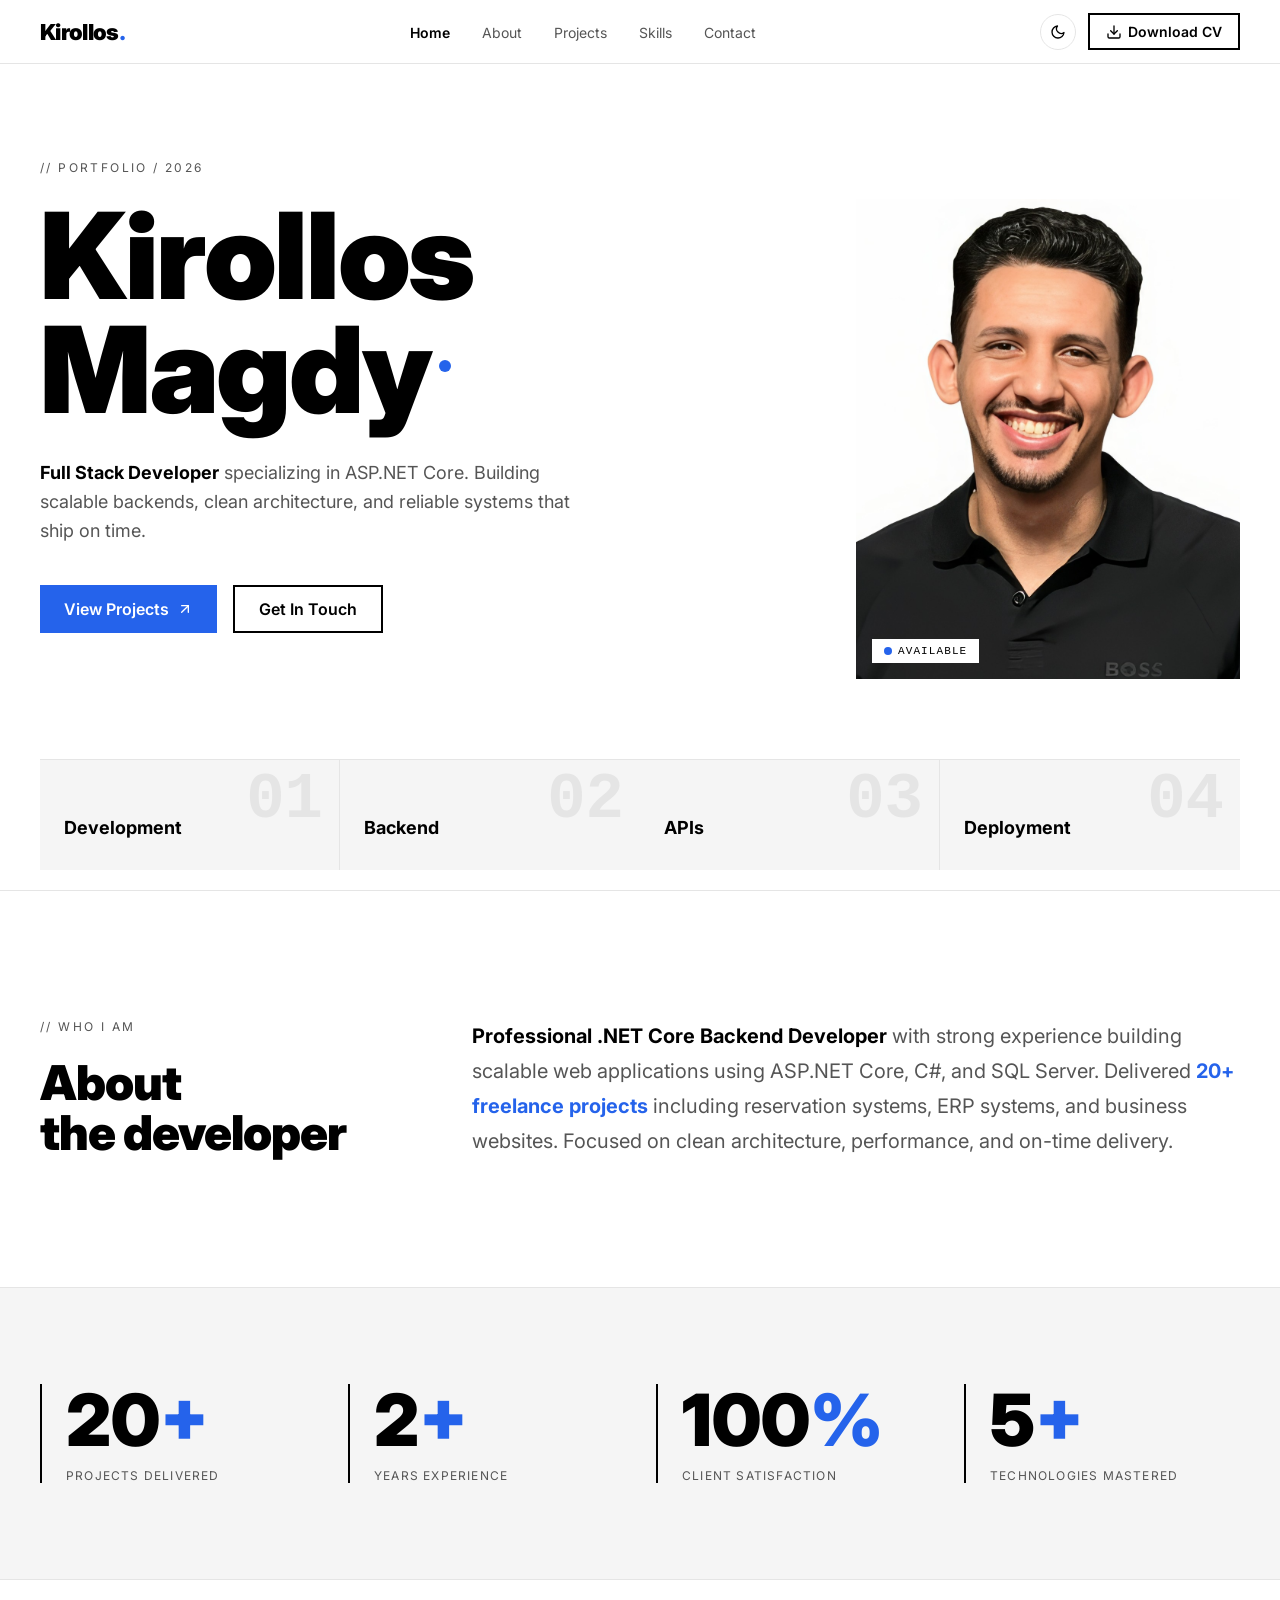
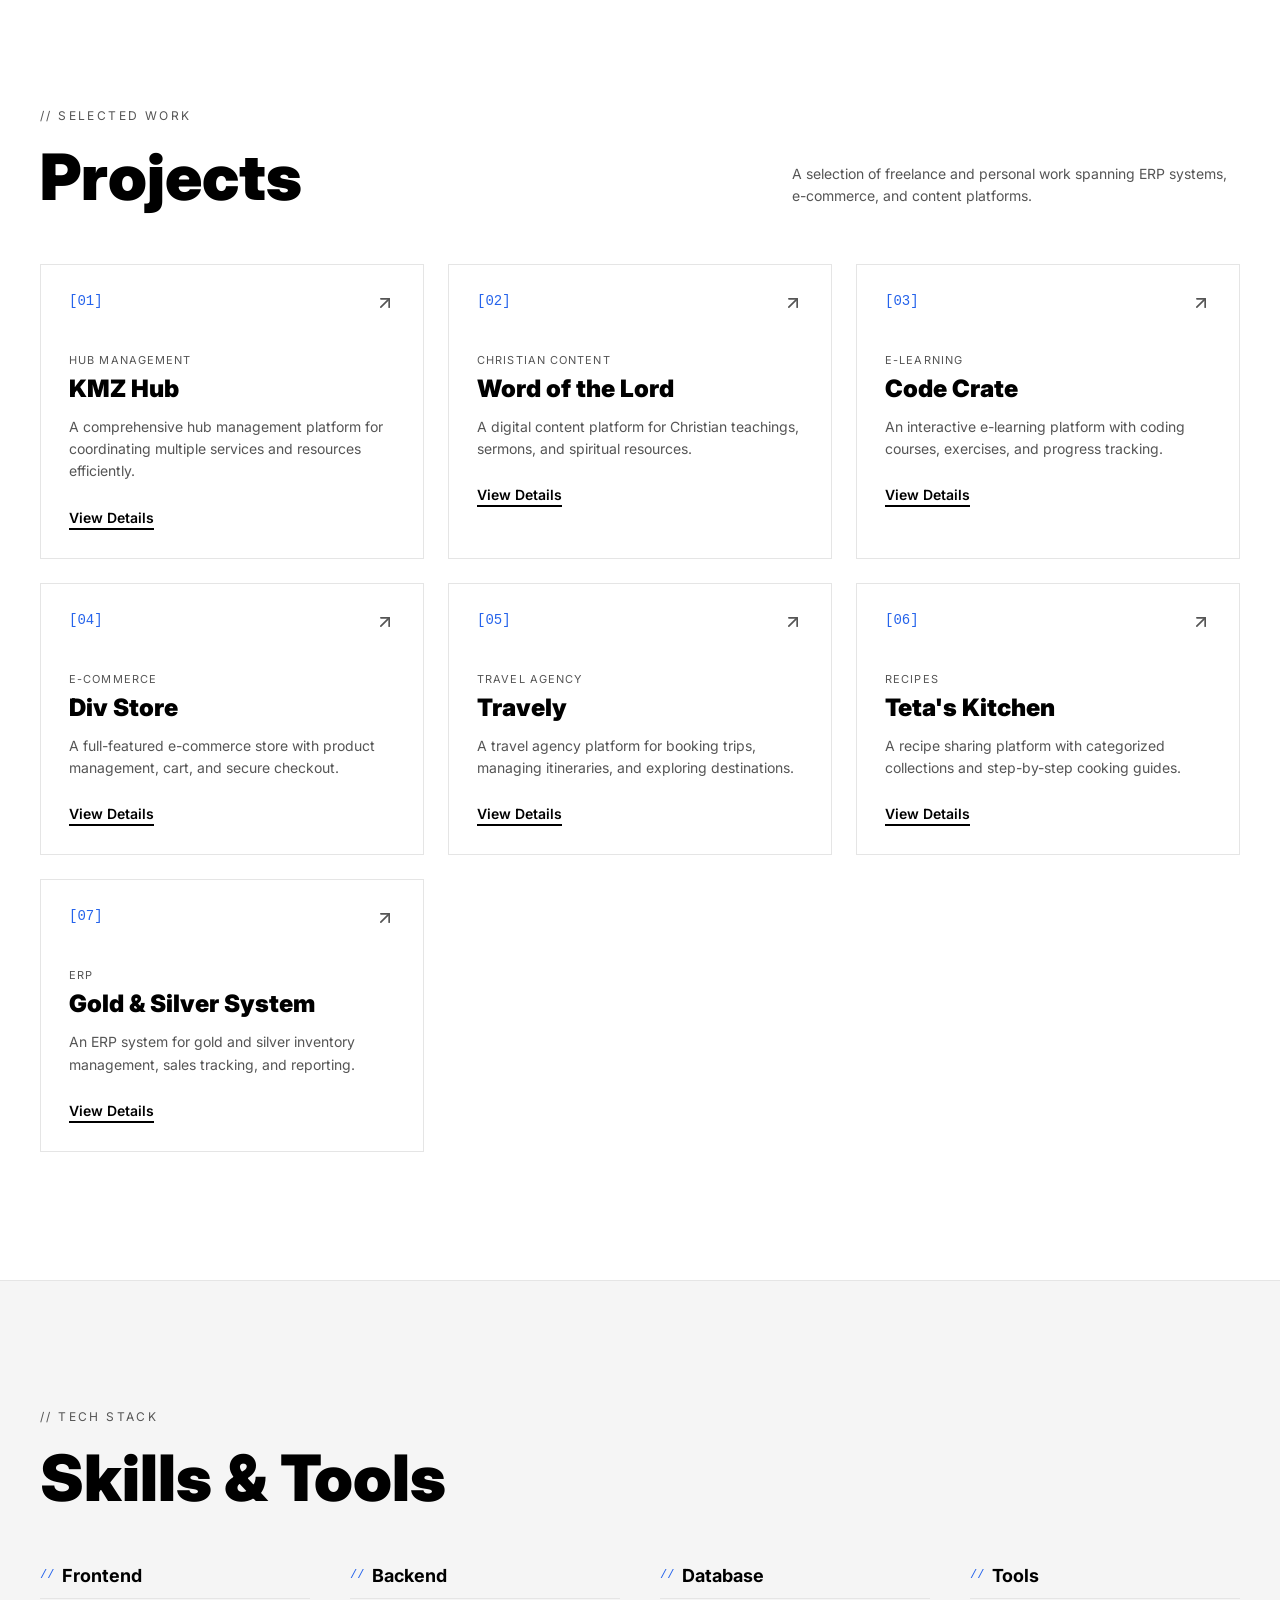
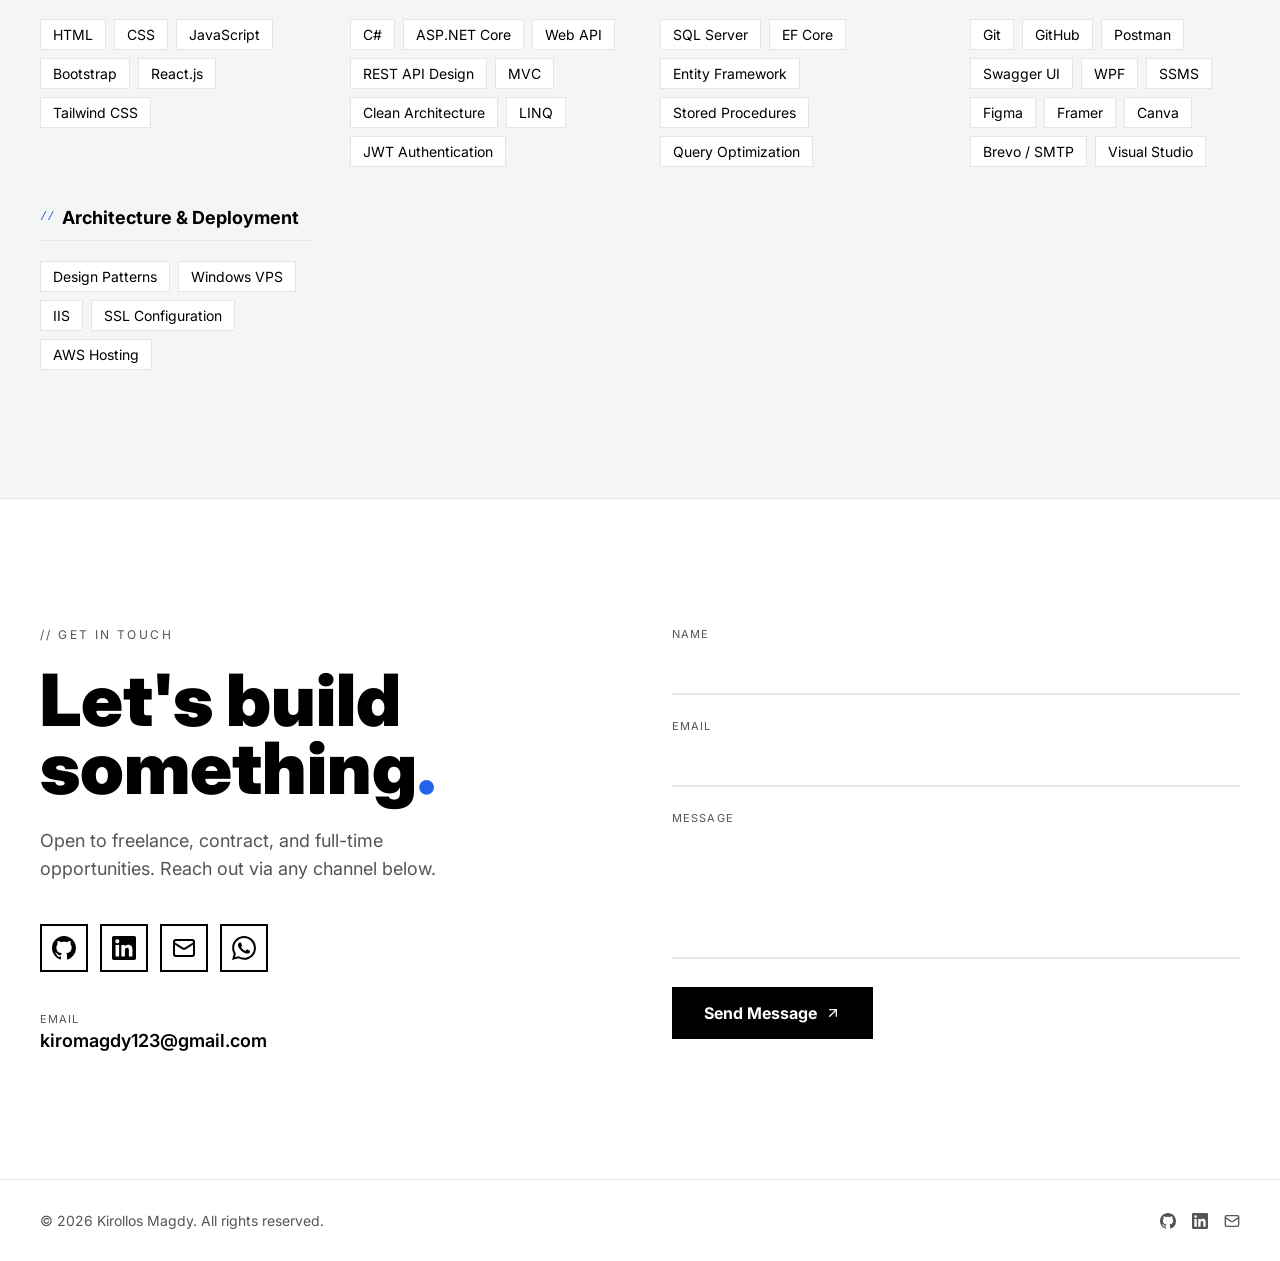
==== commit ce4ff042: "UI improve" ====
--- a/index.html
+++ b/index.html
@@ -44,7 +44,7 @@
               <path d="M21 12.79A9 9 0 1 1 11.21 3 7 7 0 0 0 21 12.79z" />
             </svg>
           </button>
-          <a href="/CV/KirollosMagdyZekry.pdf" download class="cv-btn">
+          <a href="CV/CV_Kirollos_Magdy.pdf" download class="cv-btn">
             <svg
               xmlns="http://www.w3.org/2000/svg"
               viewBox="0 0 24 24"
@@ -89,7 +89,7 @@
         <a href="#projects" data-section="projects">Projects</a>
         <a href="#skills" data-section="skills">Skills</a>
         <a href="#contact" data-section="contact">Contact</a>
-        <a href="/CV/KirollosMagdyZekry.pdf" download class="cv-btn-mobile">
+        <a href="CV/CV_Kirollos_Magdy.pdf" download class="cv-btn-mobile">
           <svg
             xmlns="http://www.w3.org/2000/svg"
             viewBox="0 0 24 24"
@@ -114,7 +114,7 @@
         <div class="section-label">// Portfolio / 2026</div>
         <div class="hero-grid">
           <div class="hero-left">
-            <h1>Kirollos<br />Magdy<sup class="reg">®</sup></h1>
+            <h1>Kirollos<br />Magdy<span class="dot"></span></h1>
             <p>
               <strong>Full Stack Developer</strong> specializing in ASP.NET
               Core. Building scalable backends, clean architecture, and reliable
@@ -577,7 +577,7 @@
               >
             </div>
           </div>
-          <form class="contact-right" id="contactForm">
+          <form class="contact-right" id="contactForm" action="https://formspree.io/f/mpwlerqp" method="POST">
             <div class="form-group">
               <label for="name">Name</label>
               <input type="text" id="name" name="name" required />
@@ -674,6 +674,21 @@
       </div>
     </footer>
 
+    <!-- Success Modal -->
+    <div class="modal-overlay" id="successModal">
+      <div class="modal-card">
+        <div class="modal-icon">
+          <svg xmlns="http://www.w3.org/2000/svg" viewBox="0 0 24 24" fill="none" stroke="currentColor" stroke-width="2" stroke-linecap="round" stroke-linejoin="round">
+            <circle cx="12" cy="12" r="10"/>
+            <polyline points="16 8 10 16 7 13"/>
+          </svg>
+        </div>
+        <h3 class="modal-title">Message Sent!</h3>
+        <p class="modal-text">Thanks for reaching out — I'll review your message and get back to you as soon as possible.</p>
+        <button class="modal-btn" id="modalCloseBtn">Got it</button>
+      </div>
+    </div>
+
     <script src="JavaScript/script.js"></script>
   </body>
 </html>
--- a/Css/style.css
+++ b/Css/style.css
@@ -60,11 +60,12 @@
 .mobile-dropdown a{display:block;padding:12px 0;font-size:16px;font-weight:600;color:var(--text);
 border-bottom:1px solid var(--border);cursor:pointer}
 .mobile-dropdown a:last-child{border-bottom:none}
-.mobile-dropdown .cv-btn-mobile{display:inline-flex;align-items:center;gap:6px;margin-top:16px;
-border:2px solid var(--text);padding:10px 20px;font-size:14px;font-weight:600;
-background:transparent;color:var(--text);cursor:pointer;
-transition:background 0.2s,color 0.2s;font-family:'Inter',sans-serif}
-.mobile-dropdown .cv-btn-mobile:hover{background:var(--text);color:var(--bg)}
+.mobile-dropdown a.cv-btn-mobile{display:flex;align-items:center;justify-content:center;gap:8px;
+width:100%;margin-top:16px;border:2px solid var(--text);padding:12px 20px;
+font-size:14px;font-weight:600;line-height:1.2;white-space:nowrap;background:transparent;
+color:var(--text);cursor:pointer;transition:background 0.2s,color 0.2s;font-family:'Inter',sans-serif}
+.mobile-dropdown a.cv-btn-mobile svg{width:20px;height:20px;flex:0 0 20px;display:block}
+.mobile-dropdown a.cv-btn-mobile:hover{background:var(--text);color:var(--bg)}
 @media(min-width:768px){.mobile-dropdown{display:none}}
 
 /* Hero */
@@ -72,9 +73,11 @@
 transition:color 0.3s,background-color 0.3s,border-color 0.3s}
 .section-label{font-size:12px;text-transform:uppercase;letter-spacing:0.2em;color:var(--muted);margin-bottom:24px}
 .hero-grid{display:grid;gap:48px;padding-bottom:0}
+@media(min-width:640px){.hero-grid{grid-template-columns:1fr 1fr;align-items:start}}
 @media(min-width:1024px){.hero-grid{grid-template-columns:8fr 4fr;align-items:start}}
 .hero-left h1{font-size:56px;font-weight:900;line-height:0.95;letter-spacing:-0.02em;color:var(--text)}
-.hero-left h1 .reg{color:#2563EB}
+.hero-left h1 .dot{display:inline-block;width:12px;height:12px;background:#2563EB;border-radius:50%;margin-left:8px;vertical-align:super;box-shadow:0 0 0 0 rgba(37,99,235,.4);animation:ping 2s infinite}
+@keyframes ping{0%,100%{box-shadow:0 0 0 0 rgba(37,99,235,.4)}50%{box-shadow:0 0 0 12px rgba(37,99,235,0)}}
 .hero-left p{margin-top:32px;font-size:16px;color:var(--muted);max-width:560px;line-height:1.6}
 .hero-left p strong{color:var(--text);font-weight:700}
 .hero-btns{margin-top:40px;display:flex;gap:16px;flex-wrap:wrap}
@@ -86,7 +89,8 @@
 border:2px solid var(--text);background:transparent;color:var(--text);cursor:pointer;
 transition:background 0.2s,color 0.2s;font-family:'Inter',sans-serif;font-size:16px}
 .btn-outline:hover{background:var(--text);color:var(--bg)}
-.hero-right{position:relative}
+.hero-right{position:relative;max-width:320px;justify-self:center}
+@media(min-width:1024px){.hero-right{max-width:none;justify-self:auto}}
 .photo-container{aspect-ratio:4/5;overflow:hidden;background:var(--section-bg);transition:background-color 0.3s}
 .photo-container img{width:100%;height:100%;object-fit:cover}
 .badge{position:absolute;bottom:16px;left:16px;background:var(--bg);padding:6px 12px;font-size:11px;
@@ -312,6 +316,26 @@
 .more-card .mc-link{font-size:14px;font-weight:600;color:var(--text);border-bottom:2px solid var(--text);padding-bottom:2px;display:inline-flex;align-items:center;gap:4px;text-decoration:none;transition:color 0.2s,border-color 0.2s;align-self:flex-start}
 .more-card:hover .mc-link{color:var(--accent);border-bottom-color:var(--accent)}
 
+/* Modal */
+.modal-overlay{position:fixed;inset:0;z-index:100;display:flex;align-items:center;justify-content:center;
+background:rgba(0,0,0,0.5);backdrop-filter:blur(6px);-webkit-backdrop-filter:blur(6px);
+opacity:0;visibility:hidden;transition:opacity 0.3s,visibility 0.3s}
+.modal-overlay.open{opacity:1;visibility:hidden}
+.modal-overlay.open{opacity:1;visibility:visible}
+.modal-card{background:var(--bg);border:1px solid var(--border);padding:48px 40px 40px;
+max-width:400px;width:90%;text-align:center;transform:scale(0.95) translateY(8px);
+transition:transform 0.3s ease;box-shadow:0 24px 48px rgba(0,0,0,0.15)}
+.modal-overlay.open .modal-card{transform:scale(1) translateY(0)}
+.modal-icon{display:flex;align-items:center;justify-content:center;width:56px;height:56px;
+border-radius:50%;background:rgba(37,99,235,0.1);color:#2563EB;margin:0 auto 24px}
+.modal-icon svg{width:28px;height:28px;display:block}
+.modal-title{font-size:22px;font-weight:900;color:var(--text);margin-bottom:12px}
+.modal-text{font-size:15px;line-height:1.6;color:var(--muted);margin-bottom:32px}
+.modal-btn{display:inline-flex;align-items:center;gap:8px;padding:12px 32px;font-weight:700;
+background:var(--text);color:var(--bg);border:none;cursor:pointer;font-family:'Inter',sans-serif;
+font-size:15px;transition:background 0.2s,color 0.2s}
+.modal-btn:hover{background:#2563EB;color:#fff}
+
 /* Utilities */
 @media(min-width:1024px){.desktop-only{display:block}}
-.hidden{display:none}+.hidden{display:none}
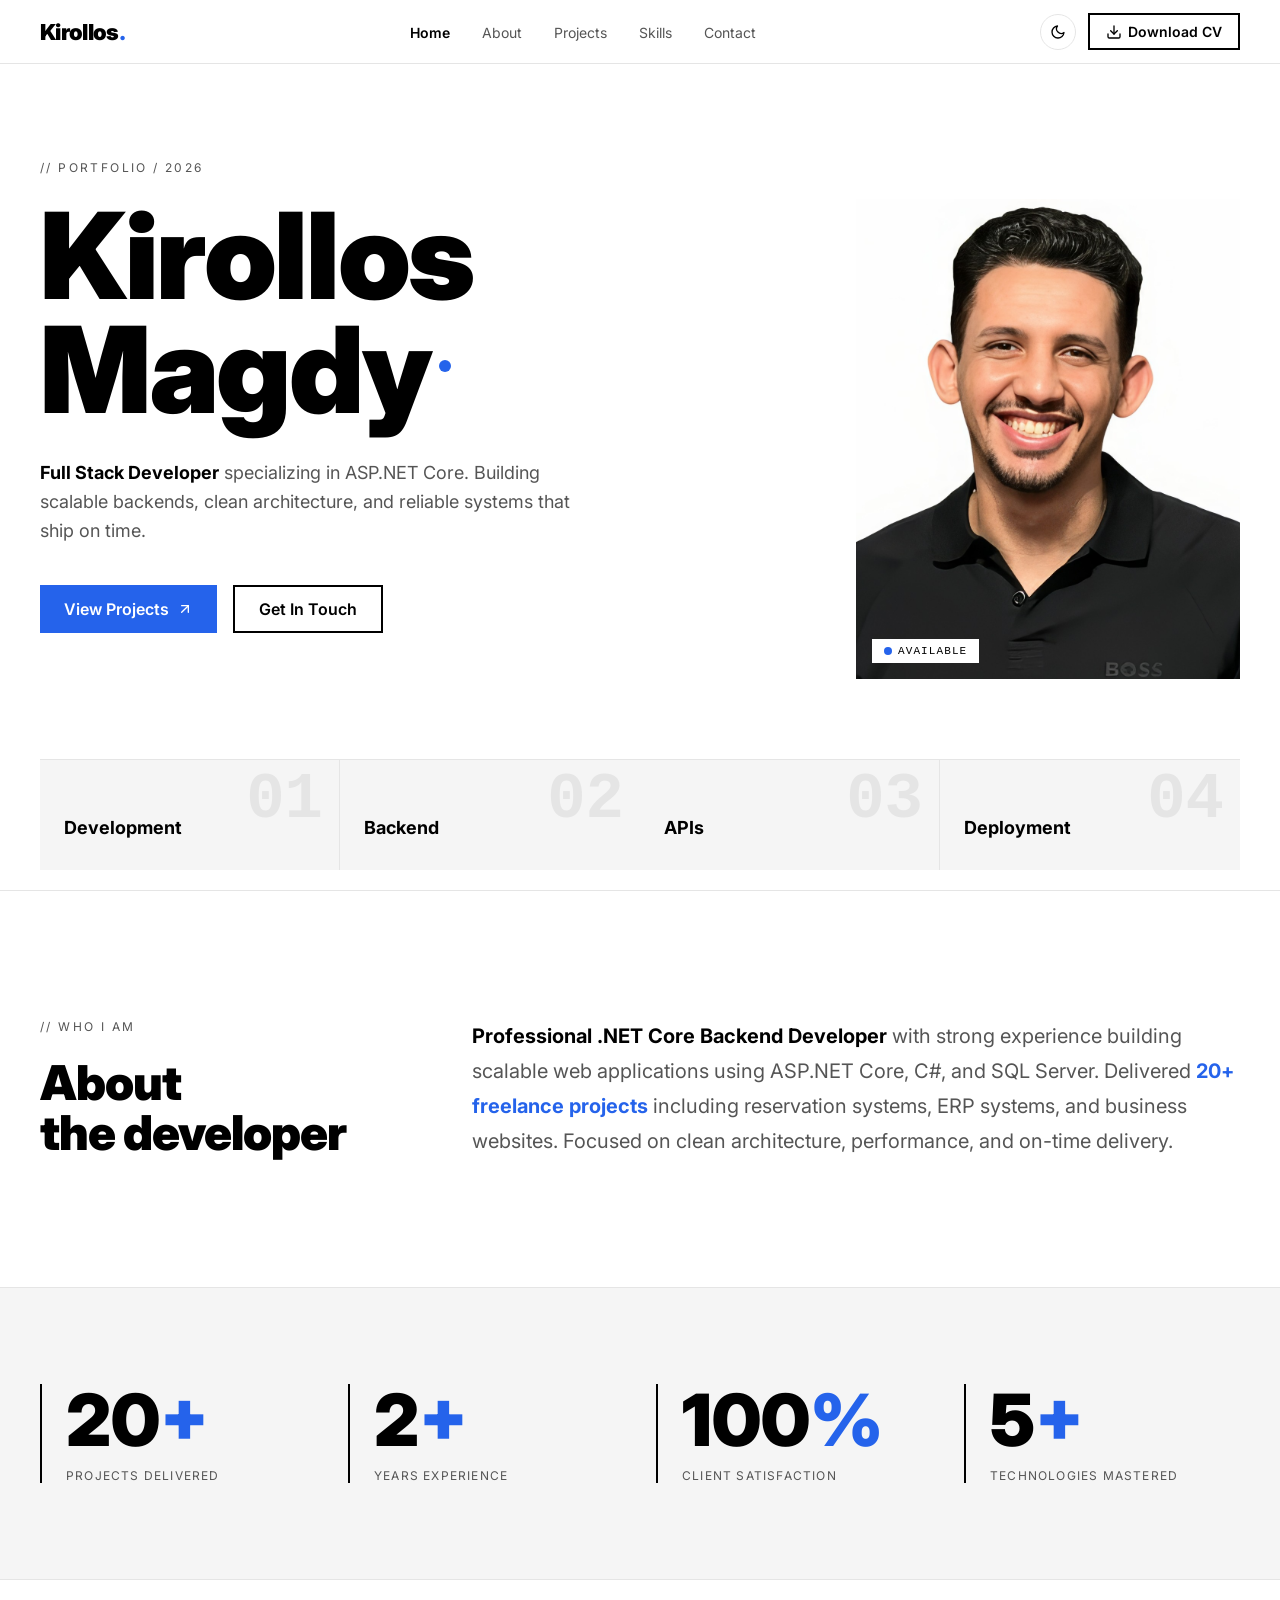
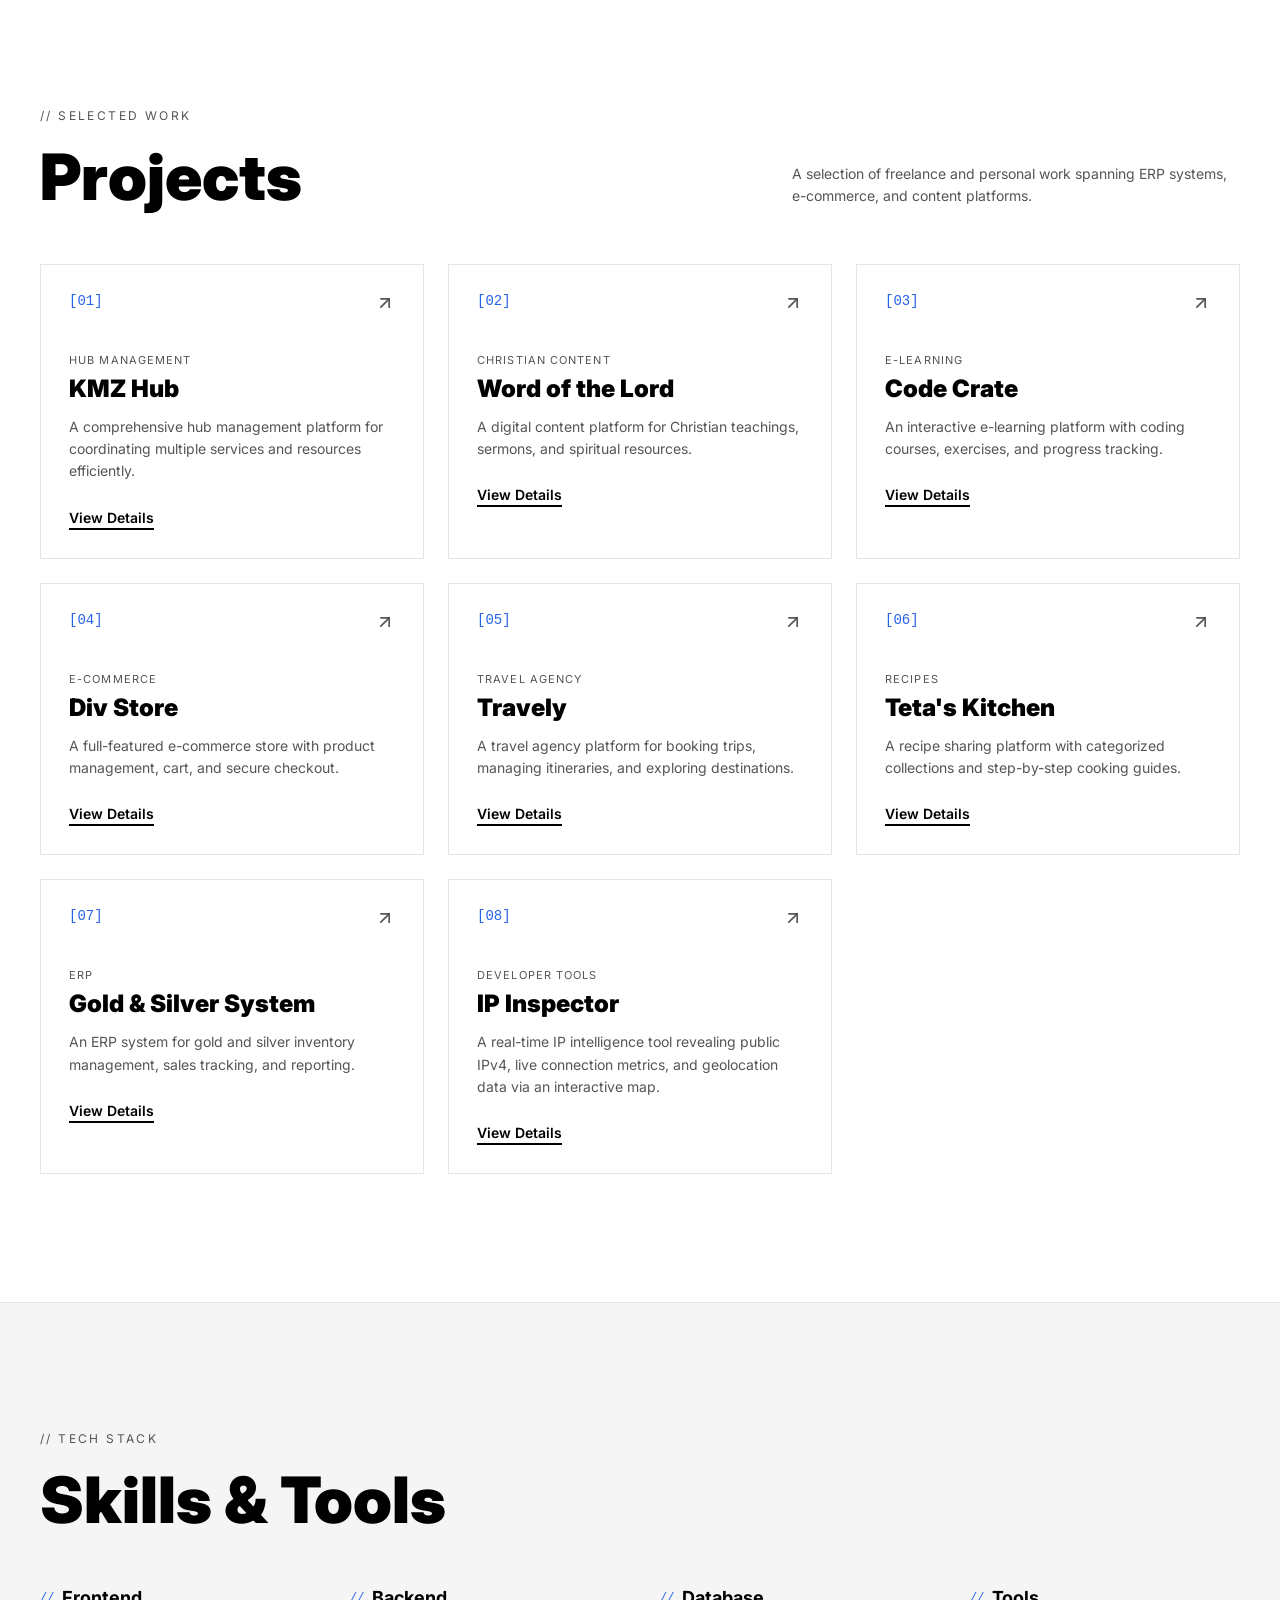
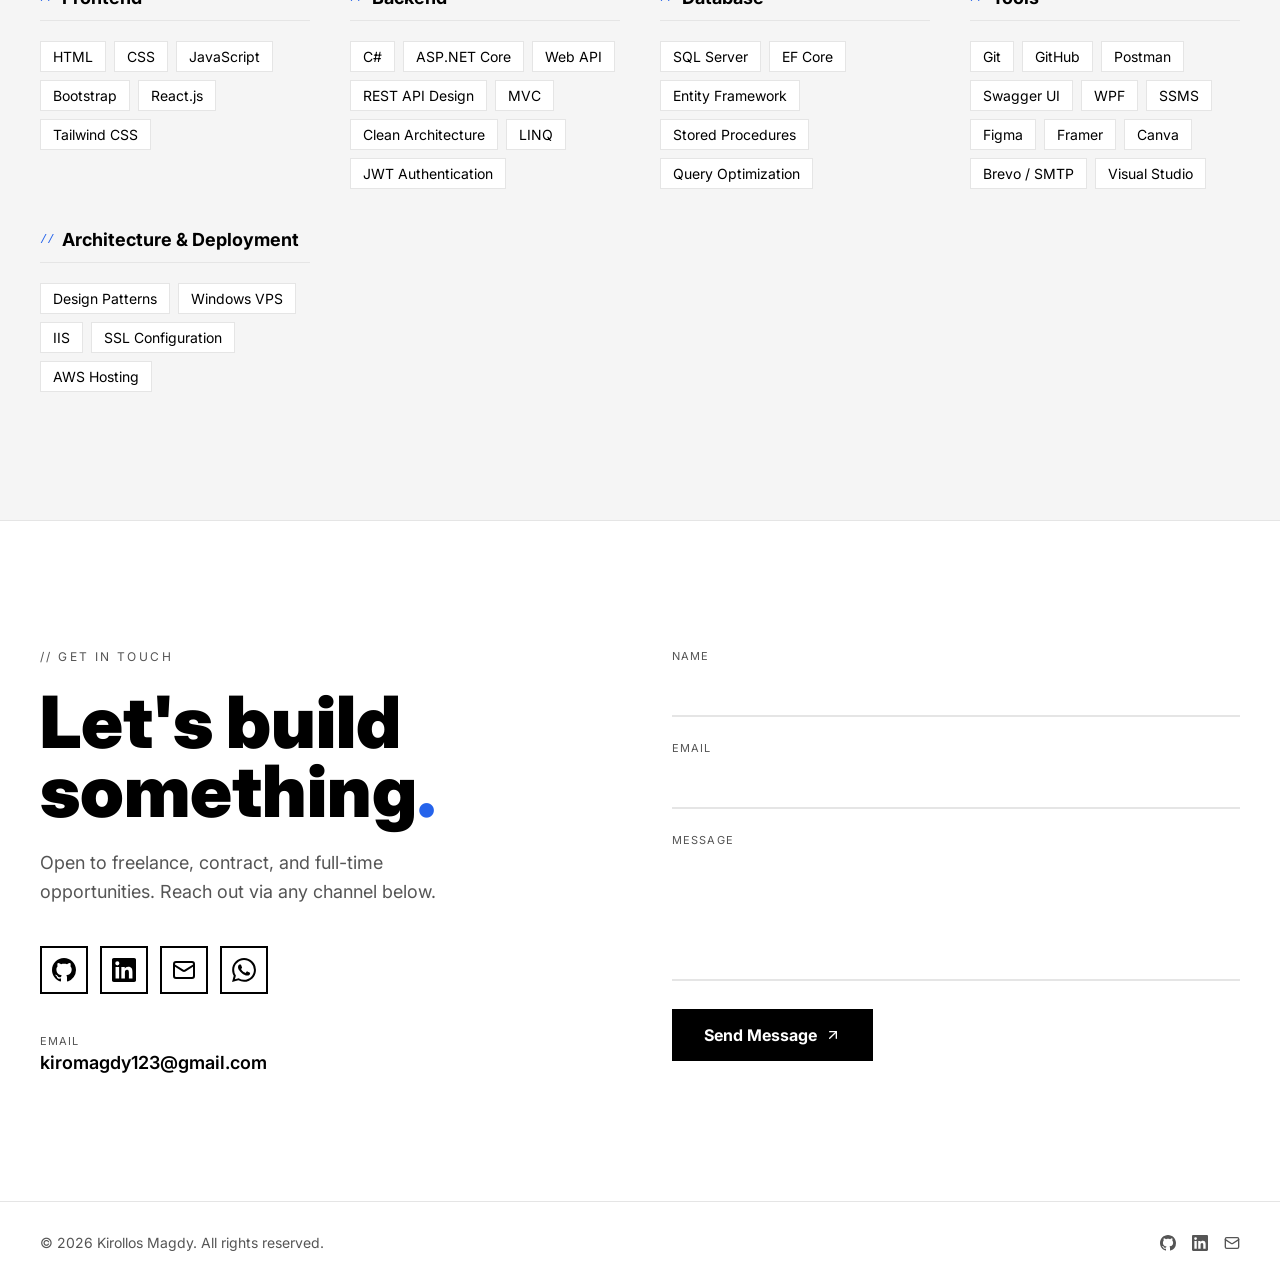
==== commit 911d7003: "." ====
--- a/index.html
+++ b/index.html
@@ -14,6 +14,16 @@
     <link rel="stylesheet" href="Css/style.css" />
   </head>
   <body>
+    <div class="page-loader" id="pageLoader">
+      <div class="loader">
+        <div class="loader__bar"></div>
+        <div class="loader__bar"></div>
+        <div class="loader__bar"></div>
+        <div class="loader__bar"></div>
+        <div class="loader__bar"></div>
+        <div class="loader__ball"></div>
+      </div>
+    </div>
     <!-- Navbar -->
     <nav>
       <div class="container">
@@ -400,6 +410,31 @@
             </p>
             <span class="project-link">View Details</span>
           </a>
+          <a href="ip-inspector.html" class="project-card">
+            <div class="project-top">
+              <span class="project-index">[08]</span
+              ><svg
+                class="project-arrow"
+                xmlns="http://www.w3.org/2000/svg"
+                viewBox="0 0 24 24"
+                fill="none"
+                stroke="currentColor"
+                stroke-width="2"
+                stroke-linecap="round"
+                stroke-linejoin="round"
+              >
+                <line x1="7" y1="17" x2="17" y2="7" />
+                <polyline points="7 7 17 7 17 17" />
+              </svg>
+            </div>
+            <div class="project-category">Developer Tools</div>
+            <h3 class="project-name">IP Inspector</h3>
+            <p class="project-desc">
+              A real-time IP intelligence tool revealing public IPv4, live
+              connection metrics, and geolocation data via an interactive map.
+            </p>
+            <span class="project-link">View Details</span>
+          </a>
         </div>
       </div>
     </section>
--- a/Css/style.css
+++ b/Css/style.css
@@ -91,7 +91,13 @@
 .btn-outline:hover{background:var(--text);color:var(--bg)}
 .hero-right{position:relative;max-width:320px;justify-self:center}
 @media(min-width:1024px){.hero-right{max-width:none;justify-self:auto}}
-.photo-container{aspect-ratio:4/5;overflow:hidden;background:var(--section-bg);transition:background-color 0.3s}
+.photo-container{aspect-ratio:4/5;overflow:hidden;background:var(--section-bg);transition:background-color 0.3s;position:relative}
+.photo-container.loading{background:var(--section-bg)}
+.photo-container.loading::before{content:'';position:absolute;inset:0;z-index:1;pointer-events:none;background:url("data:image/svg+xml,%3Csvg xmlns='http://www.w3.org/2000/svg' viewBox='0 0 24 24' fill='none' stroke='%23A3A3A3' stroke-width='1.5' stroke-linecap='round' stroke-linejoin='round'%3E%3Cpath d='M20 21v-2a4 4 0 0 0-4-4H8a4 4 0 0 0-4 4v2'/%3E%3Ccircle cx='12' cy='7' r='4'/%3E%3C/svg%3E") center/40px no-repeat;opacity:0.5}
+.dark .photo-container.loading::before{background-image:url("data:image/svg+xml,%3Csvg xmlns='http://www.w3.org/2000/svg' viewBox='0 0 24 24' fill='none' stroke='%23404040' stroke-width='1.5' stroke-linecap='round' stroke-linejoin='round'%3E%3Cpath d='M20 21v-2a4 4 0 0 0-4-4H8a4 4 0 0 0-4 4v2'/%3E%3Ccircle cx='12' cy='7' r='4'/%3E%3C/svg%3E")}
+.photo-container.loading::after{content:'';position:absolute;inset:0;z-index:2;pointer-events:none;background:linear-gradient(90deg,transparent 0%,rgba(0,0,0,0.05) 50%,transparent 100%);background-size:200% 100%;animation:ss-shimmer 1.5s ease-in-out infinite}
+.dark .photo-container.loading::after{background:linear-gradient(90deg,transparent 0%,rgba(255,255,255,0.08) 50%,transparent 100%)}
+.photo-container.loading img{opacity:0}
 .photo-container img{width:100%;height:100%;object-fit:cover}
 .badge{position:absolute;bottom:16px;left:16px;background:var(--bg);padding:6px 12px;font-size:11px;
 font-family:monospace;text-transform:uppercase;letter-spacing:0.1em;color:var(--text);
@@ -285,7 +291,20 @@
 .ss-item .ss-label-row{display:flex;align-items:center;gap:12px;margin-bottom:12px}
 .ss-item .ss-label-row .ss-slash{font-family:monospace;font-size:11px;color:var(--accent)}
 .ss-item .ss-label-row .ss-label{font-size:11px;text-transform:uppercase;letter-spacing:0.15em;color:var(--muted)}
-.ss-item img{width:100%;border:1px solid var(--border);display:block;object-fit:cover}
+.ss-item .ss-img-wrap{width:100%;aspect-ratio:16/10;overflow:hidden;border:1px solid var(--border);background:var(--section-bg);cursor:pointer;position:relative;transition:border-color 0.2s}
+.ss-item .ss-img-wrap:hover{border-color:var(--accent)}
+.ss-item .ss-img-wrap img{width:100%;height:100%;display:block;object-fit:cover;transition:transform 0.3s}
+.ss-item .ss-img-wrap:hover img{transform:scale(1.03)}
+.ss-item .ss-img-wrap .zoom-icon{position:absolute;inset:0;display:flex;align-items:center;justify-content:center;opacity:0;transition:opacity 0.3s;background:rgba(0,0,0,0.3);color:#fff}
+.ss-item .ss-img-wrap:hover .zoom-icon{opacity:1}
+.ss-item .ss-img-wrap .zoom-icon svg{width:32px;height:32px;display:block}
+.ss-item .ss-img-wrap.loading{background:var(--section-bg)}
+.ss-item .ss-img-wrap.loading::before{content:'';position:absolute;inset:0;z-index:1;pointer-events:none;background:url("data:image/svg+xml,%3Csvg xmlns='http://www.w3.org/2000/svg' viewBox='0 0 24 24' fill='none' stroke='%23A3A3A3' stroke-width='1.5' stroke-linecap='round' stroke-linejoin='round'%3E%3Crect x='3' y='3' width='18' height='18' rx='2' ry='2'/%3E%3Ccircle cx='8.5' cy='8.5' r='1.5'/%3E%3Cpolyline points='21 15 16 10 5 21'/%3E%3C/svg%3E") center/36px no-repeat;opacity:0.5}
+.dark .ss-item .ss-img-wrap.loading::before{background-image:url("data:image/svg+xml,%3Csvg xmlns='http://www.w3.org/2000/svg' viewBox='0 0 24 24' fill='none' stroke='%23404040' stroke-width='1.5' stroke-linecap='round' stroke-linejoin='round'%3E%3Crect x='3' y='3' width='18' height='18' rx='2' ry='2'/%3E%3Ccircle cx='8.5' cy='8.5' r='1.5'/%3E%3Cpolyline points='21 15 16 10 5 21'/%3E%3C/svg%3E")}
+.ss-item .ss-img-wrap.loading::after{content:'';position:absolute;inset:0;z-index:2;pointer-events:none;background:linear-gradient(90deg,transparent 0%,rgba(0,0,0,0.05) 50%,transparent 100%);background-size:200% 100%;animation:ss-shimmer 1.5s ease-in-out infinite}
+.dark .ss-item .ss-img-wrap.loading::after{background:linear-gradient(90deg,transparent 0%,rgba(255,255,255,0.08) 50%,transparent 100%)}
+@keyframes ss-shimmer{0%{background-position:200% 0}100%{background-position:-200% 0}}
+.ss-item .ss-img-wrap.loading img{opacity:0}
 .ss-placeholder{aspect-ratio:16/9;background:var(--section-bg);border:1px solid var(--border);display:flex;flex-direction:column;align-items:center;justify-content:center;gap:12px}
 .ss-placeholder svg{width:32px;height:32px;color:#D4D4D4}
 .dark .ss-placeholder svg{color:#404040}
@@ -336,6 +355,97 @@
 font-size:15px;transition:background 0.2s,color 0.2s}
 .modal-btn:hover{background:#2563EB;color:#fff}
 
+/* Lightbox */
+.lightbox-overlay{position:fixed;inset:0;z-index:200;display:flex;align-items:center;justify-content:center;
+background:rgba(0,0,0,0.92);backdrop-filter:blur(12px);-webkit-backdrop-filter:blur(12px);
+opacity:0;visibility:hidden;transition:opacity 0.4s cubic-bezier(0.4,0,0.2,1),visibility 0.4s}
+.lightbox-overlay.open{opacity:1;visibility:visible}
+.lightbox-overlay.open .lightbox-img-wrap{transform:scale(1);opacity:1}
+
+.lightbox-top-bar{position:absolute;top:0;left:0;right:0;height:64px;display:flex;align-items:center;
+justify-content:space-between;padding:0 20px;z-index:10;
+background:linear-gradient(180deg,rgba(0,0,0,0.5) 0%,transparent 100%)}
+.lightbox-counter{color:rgba(255,255,255,0.7);font-size:13px;font-family:monospace;
+letter-spacing:0.05em;padding:0 4px}
+.lightbox-counter .current{color:#fff;font-weight:700}
+.lightbox-close{width:40px;height:40px;display:flex;align-items:center;justify-content:center;
+background:rgba(255,255,255,0.1);border:none;color:#fff;cursor:pointer;border-radius:50%;
+transition:all 0.25s ease;backdrop-filter:blur(4px);-webkit-backdrop-filter:blur(4px)}
+.lightbox-close:hover{background:rgba(255,255,255,0.25);transform:rotate(90deg)}
+.lightbox-close svg{width:18px;height:18px;display:block}
+
+.lightbox-img-wrap{position:relative;max-width:90vw;max-height:82vh;overflow:hidden;
+display:flex;align-items:center;justify-content:center;user-select:none;-webkit-user-select:none;
+transform:scale(0.96);opacity:0;transition:transform 0.4s cubic-bezier(0.4,0,0.2,1),opacity 0.4s}
+.lightbox-img-wrap img{display:block;max-width:90vw;max-height:82vh;object-fit:contain;
+transition:transform 0.25s cubic-bezier(0.25,0.46,0.45,0.94);cursor:grab;will-change:transform}
+.lightbox-img-wrap img.dragging{cursor:grabbing;transition:none}
+.lightbox-img-wrap img.loading{opacity:0}
+.lightbox-img-wrap .lightbox-spinner{position:absolute;inset:0;display:flex;align-items:center;
+justify-content:center;pointer-events:none}
+.lightbox-img-wrap .lightbox-spinner::after{content:'';width:32px;height:32px;border:2px solid rgba(255,255,255,0.15);
+border-top-color:#fff;border-radius:50%;animation:lb-spin 0.7s linear infinite}
+@keyframes lb-spin{to{transform:rotate(360deg)}}
+
+.lightbox-bottom-bar{position:absolute;bottom:0;left:0;right:0;height:72px;display:flex;align-items:center;
+justify-content:center;gap:14px;z-index:10;opacity:0;visibility:hidden;
+transition:opacity 0.4s,visibility 0.4s;
+background:linear-gradient(0deg,rgba(0,0,0,0.5) 0%,transparent 100%)}
+.lightbox-overlay.open .lightbox-bottom-bar{opacity:1;visibility:visible}
+.lightbox-bottom-bar.hidden{opacity:0;visibility:hidden}
+.lightbox-btn{width:40px;height:40px;display:flex;align-items:center;justify-content:center;
+background:rgba(255,255,255,0.1);border:none;color:#fff;cursor:pointer;border-radius:50%;
+transition:all 0.2s ease;backdrop-filter:blur(4px);-webkit-backdrop-filter:blur(4px);
+font-size:18px;font-weight:400;font-family:inherit}
+.lightbox-btn:hover{background:rgba(255,255,255,0.25)}
+.lightbox-btn:active{transform:scale(0.92)}
+.lightbox-btn.zoom-reset{width:auto;padding:0 12px;gap:4px;font-size:13px;font-family:monospace;
+border-radius:9999px}
+.lightbox-zoom-divider{width:1px;height:20px;background:rgba(255,255,255,0.15)}
+.lightbox-zoom-label{font-size:13px;font-family:monospace;color:rgba(255,255,255,0.6);
+min-width:44px;text-align:center}
+
+.lightbox-nav{position:absolute;top:50%;transform:translateY(-50%);width:44px;height:44px;
+display:flex;align-items:center;justify-content:center;background:rgba(255,255,255,0.08);
+backdrop-filter:blur(8px);-webkit-backdrop-filter:blur(8px);border:1px solid rgba(255,255,255,0.08);
+color:#fff;cursor:pointer;border-radius:50%;transition:all 0.25s ease;z-index:10;
+opacity:0;visibility:hidden}
+.lightbox-overlay.open .lightbox-nav{opacity:1;visibility:visible}
+.lightbox-nav:hover{background:rgba(255,255,255,0.2)}
+.lightbox-nav:active{transform:translateY(-50%) scale(0.92)}
+.lightbox-nav.prev{left:20px}
+.lightbox-nav.next{right:20px}
+.lightbox-nav svg{width:20px;height:20px;display:block}
+.lightbox-nav.hidden{opacity:0;visibility:hidden}
+
+.lightbox-dots{position:absolute;bottom:80px;left:50%;transform:translateX(-50%);
+display:flex;gap:6px;z-index:10;opacity:0;visibility:hidden;transition:opacity 0.4s,visibility 0.4s}
+.lightbox-overlay.open .lightbox-dots{opacity:1;visibility:visible}
+.lightbox-dots.hidden{opacity:0;visibility:hidden}
+.lightbox-dot{width:6px;height:6px;border-radius:50%;background:rgba(255,255,255,0.25);
+border:none;cursor:pointer;padding:0;transition:all 0.3s ease}
+.lightbox-dot.active{background:#fff;transform:scale(1.3);width:20px;border-radius:3px}
+.lightbox-dot:hover{background:rgba(255,255,255,0.5)}
+
+/* Page preloader */
+.page-loader{position:fixed;inset:0;z-index:9999;background:var(--bg);display:flex;align-items:center;justify-content:center;transition:opacity 0.4s ease,visibility 0.4s ease}
+.page-loader.hidden{opacity:0;visibility:hidden;pointer-events:none}
+.loader{position:relative;width:75px;height:100px}
+.loader__bar{position:absolute;bottom:0;width:10px;height:50%;background:rgb(0,0,0);transform-origin:center bottom;box-shadow:1px 1px 0 rgba(0,0,0,0.2)}
+.dark .loader__bar{background:rgb(255,255,255);box-shadow:1px 1px 0 rgba(255,255,255,0.2)}
+.loader__bar:nth-child(1){left:0px;transform:scale(1,0.2);animation:barUp1 4s infinite}
+.loader__bar:nth-child(2){left:15px;transform:scale(1,0.4);animation:barUp2 4s infinite}
+.loader__bar:nth-child(3){left:30px;transform:scale(1,0.6);animation:barUp3 4s infinite}
+.loader__bar:nth-child(4){left:45px;transform:scale(1,0.8);animation:barUp4 4s infinite}
+.loader__bar:nth-child(5){left:60px;transform:scale(1,1);animation:barUp5 4s infinite}
+.loader__ball{position:absolute;bottom:10px;left:0;width:10px;height:10px;background:rgb(44,143,255);border-radius:50%;animation:ball624 4s infinite}
+@keyframes ball624{0%{transform:translate(0,0)}5%{transform:translate(8px,-14px)}10%{transform:translate(15px,-10px)}17%{transform:translate(23px,-24px)}20%{transform:translate(30px,-20px)}27%{transform:translate(38px,-34px)}30%{transform:translate(45px,-30px)}37%{transform:translate(53px,-44px)}40%{transform:translate(60px,-40px)}50%{transform:translate(60px,0)}57%{transform:translate(53px,-14px)}60%{transform:translate(45px,-10px)}67%{transform:translate(37px,-24px)}70%{transform:translate(30px,-20px)}77%{transform:translate(22px,-34px)}80%{transform:translate(15px,-30px)}87%{transform:translate(7px,-44px)}90%{transform:translate(0,-40px)}100%{transform:translate(0,0)}}
+@keyframes barUp1{0%{transform:scale(1,0.2)}40%{transform:scale(1,0.2)}50%{transform:scale(1,1)}90%{transform:scale(1,1)}100%{transform:scale(1,0.2)}}
+@keyframes barUp2{0%{transform:scale(1,0.4)}40%{transform:scale(1,0.4)}50%{transform:scale(1,0.8)}90%{transform:scale(1,0.8)}100%{transform:scale(1,0.4)}}
+@keyframes barUp3{0%{transform:scale(1,0.6)}100%{transform:scale(1,0.6)}}
+@keyframes barUp4{0%{transform:scale(1,0.8)}40%{transform:scale(1,0.8)}50%{transform:scale(1,0.4)}90%{transform:scale(1,0.4)}100%{transform:scale(1,0.8)}}
+@keyframes barUp5{0%{transform:scale(1,1)}40%{transform:scale(1,1)}50%{transform:scale(1,0.2)}90%{transform:scale(1,0.2)}100%{transform:scale(1,1)}}
+
 /* Utilities */
 @media(min-width:1024px){.desktop-only{display:block}}
 .hidden{display:none}
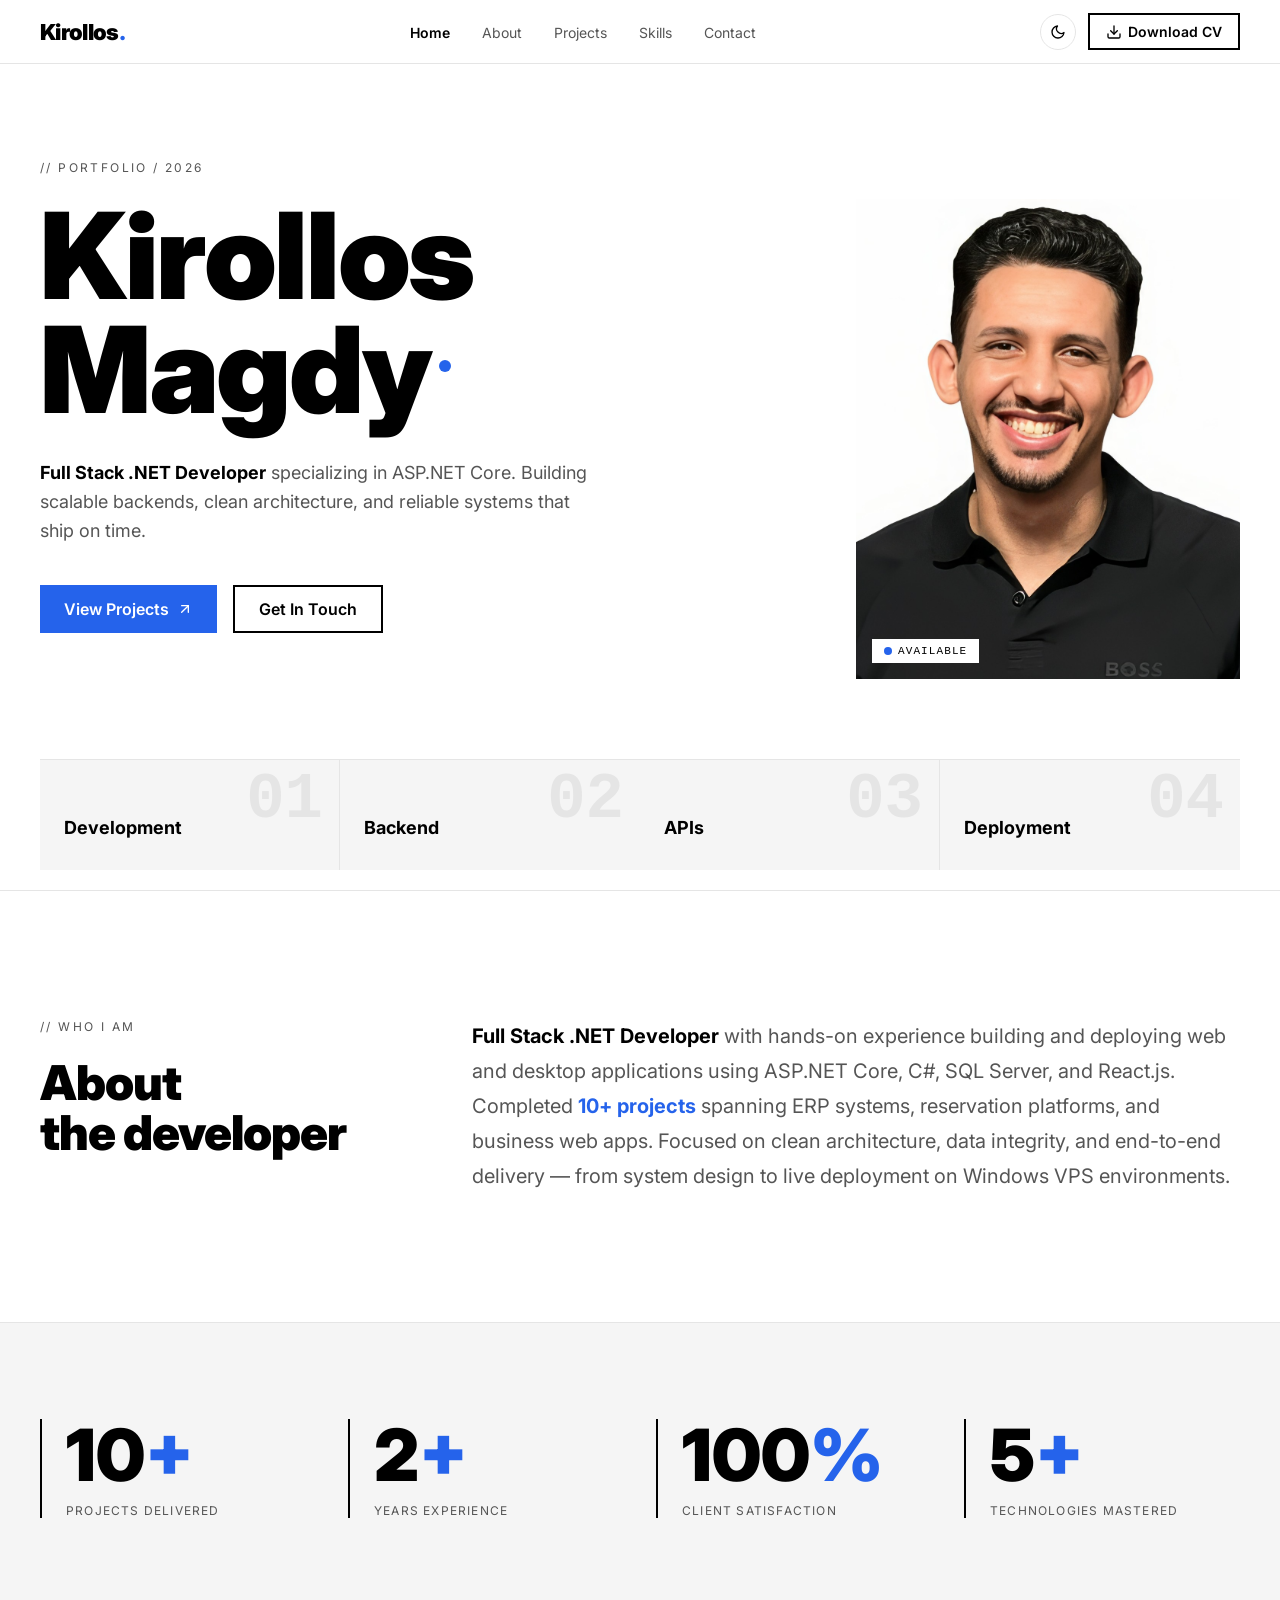
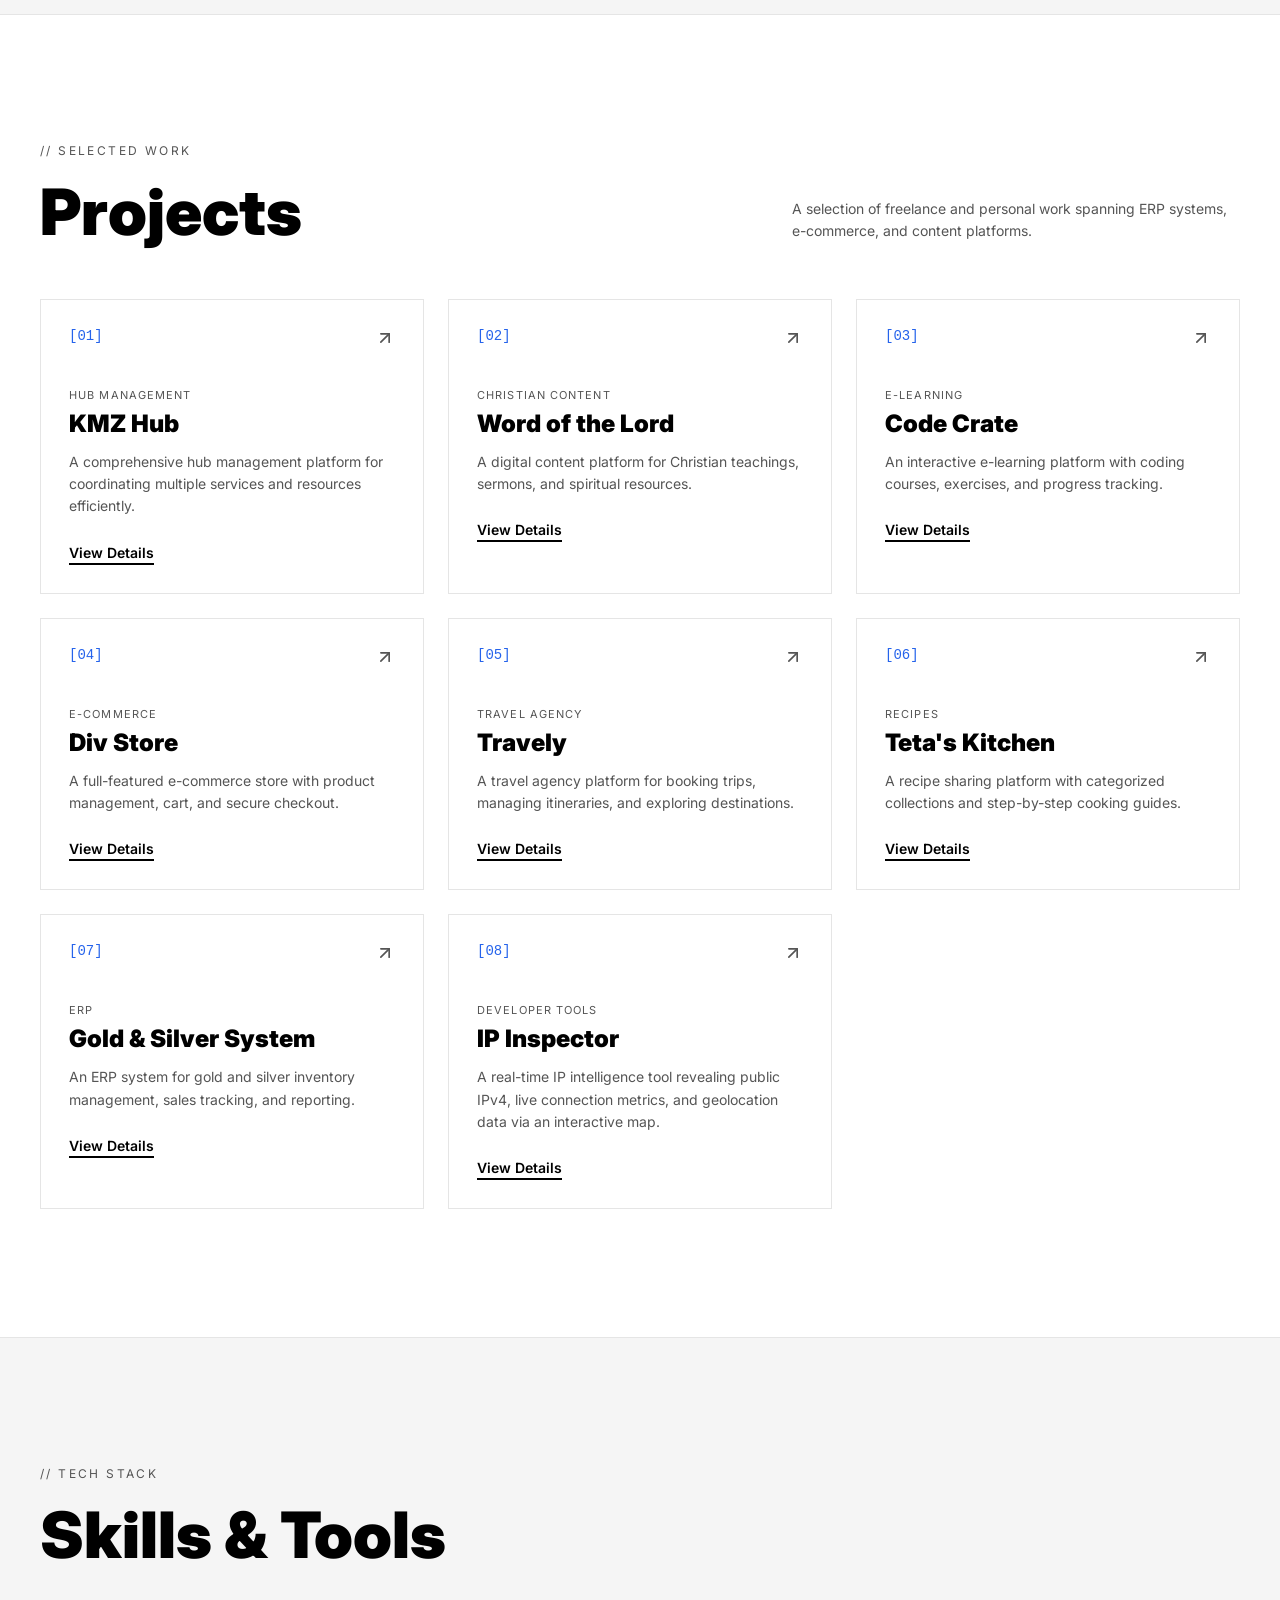
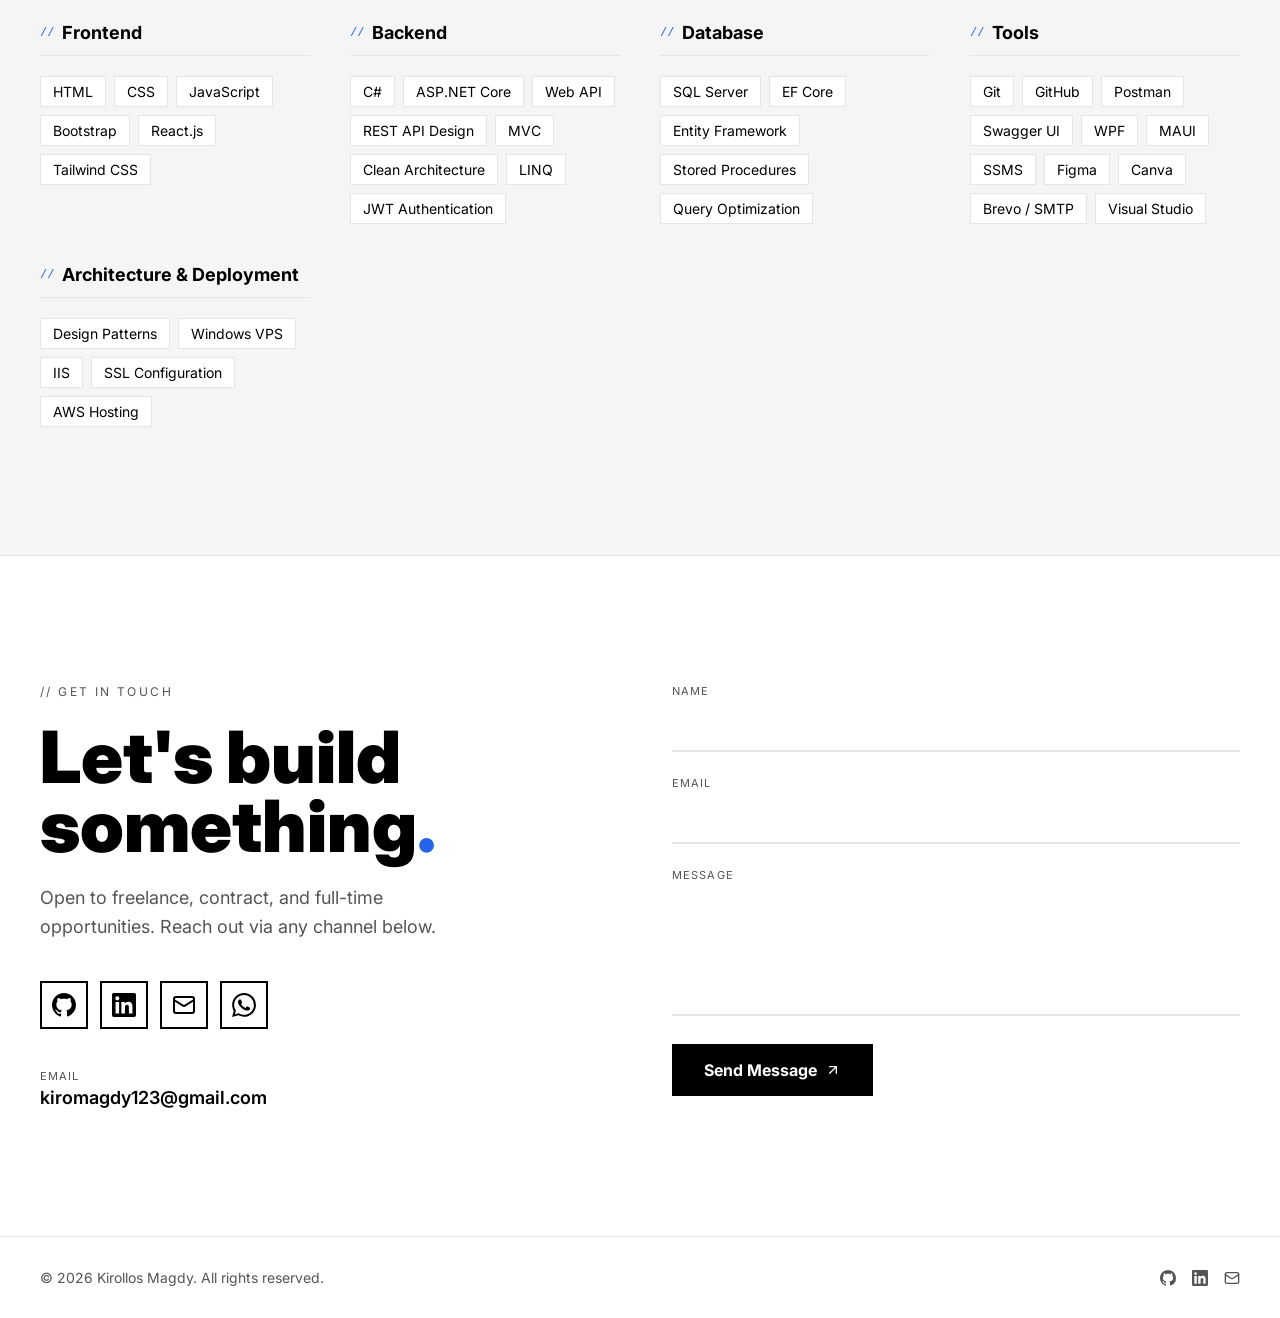
==== commit f272106b: "Improvment" ====
--- a/index.html
+++ b/index.html
@@ -126,7 +126,7 @@
           <div class="hero-left">
             <h1>Kirollos<br />Magdy<span class="dot"></span></h1>
             <p>
-              <strong>Full Stack Developer</strong> specializing in ASP.NET
+              <strong>Full Stack .NET Developer</strong> specializing in ASP.NET
               Core. Building scalable backends, clean architecture, and reliable
               systems that ship on time.
             </p>
@@ -182,14 +182,15 @@
             <h2>About<br />the developer</h2>
           </div>
           <div class="about-right">
-            <p>
-              <strong>Professional .NET Core Backend Developer</strong> with
-              strong experience building scalable web applications using ASP.NET
-              Core, C#, and SQL Server. Delivered
-              <strong class="accent">20+ freelance projects</strong> including
-              reservation systems, ERP systems, and business websites. Focused
-              on clean architecture, performance, and on-time delivery.
-            </p>
+              <p>
+                <strong>Full Stack .NET Developer</strong> with hands-on experience
+                building and deploying web and desktop applications using ASP.NET Core,
+                C#, SQL Server, and React.js. Completed
+                <strong class="accent">10+ projects</strong> spanning ERP systems,
+                reservation platforms, and business web apps. Focused on clean
+                architecture, data integrity, and end-to-end delivery — from system
+                design to live deployment on Windows VPS environments.
+              </p>
           </div>
         </div>
       </div>
@@ -200,7 +201,7 @@
       <div class="container">
         <div class="stats-grid">
           <div class="stat-card">
-            <div class="stat-number">20<span class="suffix">+</span></div>
+            <div class="stat-number">10<span class="suffix">+</span></div>
             <div class="stat-label">Projects Delivered</div>
           </div>
           <div class="stat-card">
@@ -499,9 +500,9 @@
                   <span class="skill-pill">Postman</span>
                   <span class="skill-pill">Swagger UI</span>
                   <span class="skill-pill">WPF</span>
+                  <span class="skill-pill">MAUI</span>
                   <span class="skill-pill">SSMS</span>
                   <span class="skill-pill">Figma</span>
-                  <span class="skill-pill">Framer</span>
                   <span class="skill-pill">Canva</span>
                   <span class="skill-pill">Brevo / SMTP</span>
                   <span class="skill-pill">Visual Studio</span>
--- a/Css/style.css
+++ b/Css/style.css
@@ -102,7 +102,7 @@
 .badge{position:absolute;bottom:16px;left:16px;background:var(--bg);padding:6px 12px;font-size:11px;
 font-family:monospace;text-transform:uppercase;letter-spacing:0.1em;color:var(--text);
 transition:color 0.3s,background-color 0.3s;display:flex;align-items:center;gap:6px}
-.badge .dot{width:8px;height:8px;border-radius:50%;background:#2563EB;display:inline-block}
+.badge .dot{width:8px;height:8px;border-radius:50%;background:#2563EB;display:inline-block;box-shadow:0 0 0 0 rgba(37,99,235,.4);animation:ping 2s infinite}
 @media(min-width:768px){.hero-left h1{font-size:80px}.hero-left p{font-size:18px}}
 @media(min-width:1024px){.hero-left h1{font-size:120px}}
 
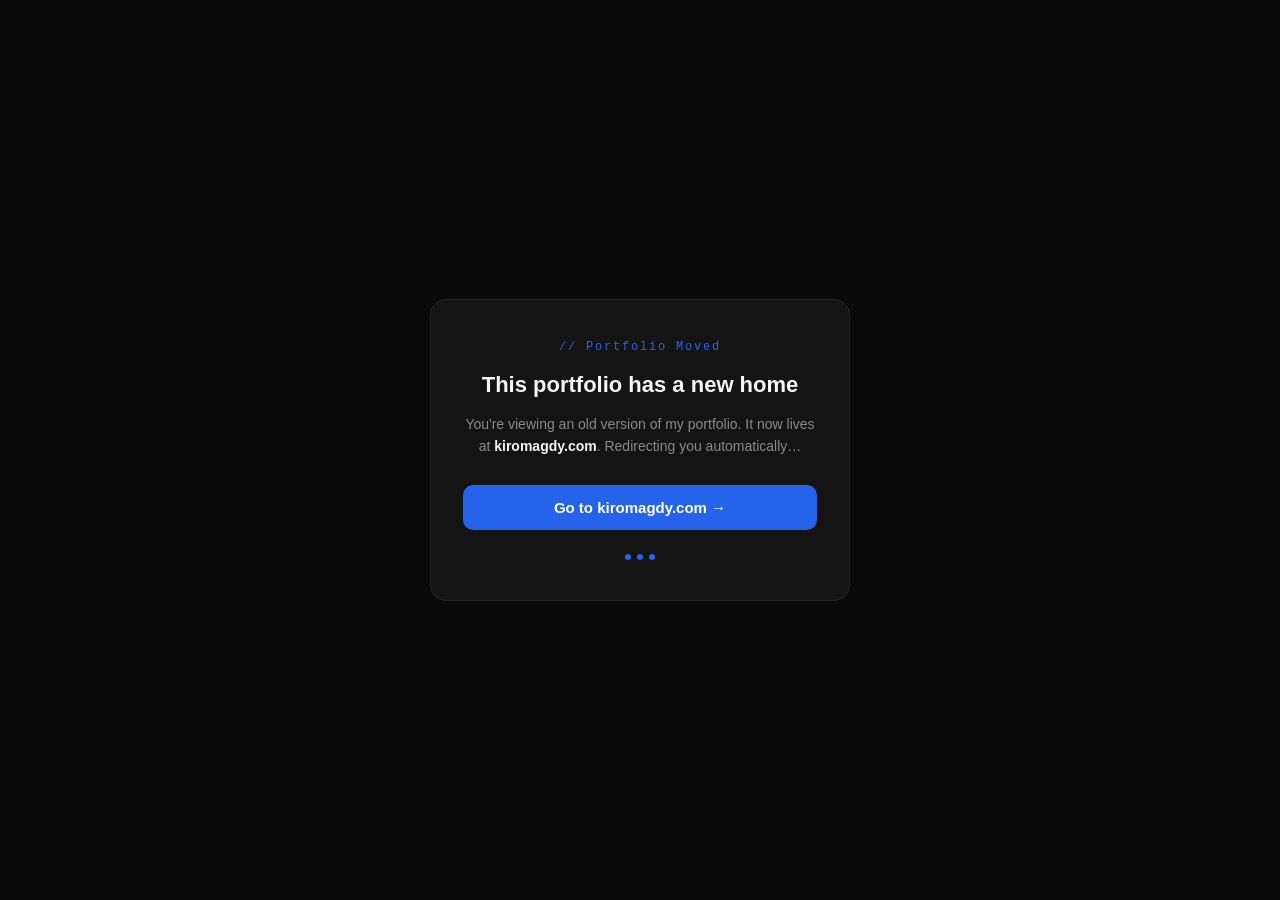
==== commit 22c0413a: "Update index.html" ====
--- a/index.html
+++ b/index.html
@@ -1,730 +1,115 @@
-<!doctype html>
+<!DOCTYPE html>
 <html lang="en">
-  <head>
-    <meta charset="UTF-8" />
-    <meta name="viewport" content="width=device-width, initial-scale=1.0" />
-    <title>Kirollos Magdy — Full Stack Developer</title>
-    <link rel="icon" type="image/svg+xml" href="Assets/icon.svg" />
-    <link rel="preconnect" href="https://fonts.googleapis.com" />
-    <link rel="preconnect" href="https://fonts.gstatic.com" crossorigin />
-    <link
-      href="https://fonts.googleapis.com/css2?family=Inter:wght@400;600;700;900&display=swap"
-      rel="stylesheet"
-    />
-    <link rel="stylesheet" href="Css/style.css" />
-  </head>
-  <body>
-    <div class="page-loader" id="pageLoader">
-      <div class="loader">
-        <div class="loader__bar"></div>
-        <div class="loader__bar"></div>
-        <div class="loader__bar"></div>
-        <div class="loader__bar"></div>
-        <div class="loader__bar"></div>
-        <div class="loader__ball"></div>
-      </div>
+<head>
+<meta charset="UTF-8" />
+<meta name="viewport" content="width=device-width, initial-scale=1.0" />
+<title>Kirollos Magdy</title>
+<meta name="robots" content="noindex, follow" />
+<link rel="canonical" href="https://kiromagdy.com/" />
+<meta http-equiv="refresh" content="3;url=https://kiromagdy.com/" />
+<style>
+  :root {
+    --accent: #2563EB;
+    --bg: #0A0A0A;
+    --surface: #141414;
+    --text: #F5F5F5;
+    --muted: #8A8A8A;
+    --border: #262626;
+  }
+  * { box-sizing: border-box; margin: 0; padding: 0; }
+  html, body {
+    height: 100%;
+    background: var(--bg);
+    color: var(--text);
+    font-family: 'Inter', -apple-system, BlinkMacSystemFont, 'Segoe UI', sans-serif;
+  }
+  body {
+    display: flex;
+    align-items: center;
+    justify-content: center;
+    padding: 24px;
+  }
+  .card {
+    width: 100%;
+    max-width: 420px;
+    background: var(--surface);
+    border: 1px solid var(--border);
+    border-radius: 16px;
+    padding: 40px 32px;
+    text-align: center;
+  }
+  .label {
+    font-size: 12px;
+    letter-spacing: 0.15em;
+    color: var(--accent);
+    font-family: 'Courier New', monospace;
+    margin-bottom: 16px;
+    display: block;
+  }
+  h1 {
+    font-size: 22px;
+    font-weight: 700;
+    margin-bottom: 12px;
+    line-height: 1.4;
+  }
+  p {
+    font-size: 14px;
+    color: var(--muted);
+    line-height: 1.6;
+    margin-bottom: 28px;
+  }
+  p strong { color: var(--text); }
+  .btn {
+    display: inline-flex;
+    align-items: center;
+    justify-content: center;
+    gap: 8px;
+    width: 100%;
+    padding: 14px 20px;
+    background: var(--accent);
+    color: #fff;
+    text-decoration: none;
+    border-radius: 10px;
+    font-size: 15px;
+    font-weight: 600;
+    transition: opacity 0.2s ease;
+  }
+  .btn:hover { opacity: 0.88; }
+  .dots {
+    display: flex;
+    justify-content: center;
+    gap: 6px;
+    margin-top: 24px;
+  }
+  .dot {
+    width: 6px;
+    height: 6px;
+    border-radius: 50%;
+    background: var(--accent);
+    animation: pulse 1.2s ease-in-out infinite;
+  }
+  .dot:nth-child(2) { animation-delay: 0.2s; }
+  .dot:nth-child(3) { animation-delay: 0.4s; }
+  @keyframes pulse {
+    0%, 100% { opacity: 0.25; transform: scale(0.8); }
+    50% { opacity: 1; transform: scale(1); }
+  }
+  @media (prefers-reduced-motion: reduce) {
+    .dot { animation: none; opacity: 0.6; }
+  }
+</style>
+</head>
+<body>
+  <div class="card">
+    <span class="label">// Portfolio Moved</span>
+    <h1>This portfolio has a new home</h1>
+    <p>You're viewing an old version of my portfolio. It now lives at <strong>kiromagdy.com</strong>. Redirecting you automatically&hellip;</p>
+    <a class="btn" href="https://kiromagdy.com/">Go to kiromagdy.com →</a>
+    <div class="dots" aria-hidden="true">
+      <span class="dot"></span>
+      <span class="dot"></span>
+      <span class="dot"></span>
     </div>
-    <!-- Navbar -->
-    <nav>
-      <div class="container">
-        <a class="logo" href="#home">Kirollos<span>.</span></a>
-        <ul class="nav-center" id="navCenter">
-          <li><a href="#home" data-section="home" class="active">Home</a></li>
-          <li><a href="#about" data-section="about">About</a></li>
-          <li><a href="#projects" data-section="projects">Projects</a></li>
-          <li><a href="#skills" data-section="skills">Skills</a></li>
-          <li><a href="#contact" data-section="contact">Contact</a></li>
-        </ul>
-        <div class="nav-right">
-          <button
-            class="theme-toggle"
-            id="themeToggle"
-            aria-label="Toggle dark mode"
-          >
-            <svg
-              id="themeIcon"
-              xmlns="http://www.w3.org/2000/svg"
-              viewBox="0 0 24 24"
-              fill="none"
-              stroke="currentColor"
-              stroke-width="2"
-              stroke-linecap="round"
-              stroke-linejoin="round"
-            >
-              <path d="M21 12.79A9 9 0 1 1 11.21 3 7 7 0 0 0 21 12.79z" />
-            </svg>
-          </button>
-          <a href="CV/CV_Kirollos_Magdy.pdf" download class="cv-btn">
-            <svg
-              xmlns="http://www.w3.org/2000/svg"
-              viewBox="0 0 24 24"
-              fill="none"
-              stroke="currentColor"
-              stroke-width="2"
-              stroke-linecap="round"
-              stroke-linejoin="round"
-            >
-              <path d="M21 15v4a2 2 0 0 1-2 2H5a2 2 0 0 1-2-2v-4" />
-              <polyline points="7 10 12 15 17 10" />
-              <line x1="12" y1="15" x2="12" y2="3" />
-            </svg>
-            Download CV
-          </a>
-          <button class="hamburger" id="hamburger" aria-label="Menu">
-            <span id="hamburgerIcon">
-              <svg
-                xmlns="http://www.w3.org/2000/svg"
-                viewBox="0 0 24 24"
-                fill="none"
-                stroke="currentColor"
-                stroke-width="2"
-                stroke-linecap="round"
-                stroke-linejoin="round"
-              >
-                <line x1="3" y1="6" x2="21" y2="6" />
-                <line x1="3" y1="12" x2="21" y2="12" />
-                <line x1="3" y1="18" x2="21" y2="18" />
-              </svg>
-            </span>
-          </button>
-        </div>
-      </div>
-    </nav>
-
-    <!-- Mobile Dropdown -->
-    <div class="mobile-dropdown" id="mobileDropdown">
-      <div class="inner">
-        <a href="#home" data-section="home">Home</a>
-        <a href="#about" data-section="about">About</a>
-        <a href="#projects" data-section="projects">Projects</a>
-        <a href="#skills" data-section="skills">Skills</a>
-        <a href="#contact" data-section="contact">Contact</a>
-        <a href="CV/CV_Kirollos_Magdy.pdf" download class="cv-btn-mobile">
-          <svg
-            xmlns="http://www.w3.org/2000/svg"
-            viewBox="0 0 24 24"
-            fill="none"
-            stroke="currentColor"
-            stroke-width="2"
-            stroke-linecap="round"
-            stroke-linejoin="round"
-          >
-            <path d="M21 15v4a2 2 0 0 1-2 2H5a2 2 0 0 1-2-2v-4" />
-            <polyline points="7 10 12 15 17 10" />
-            <line x1="12" y1="15" x2="12" y2="3" />
-          </svg>
-          Download CV
-        </a>
-      </div>
-    </div>
-
-    <!-- Hero -->
-    <section id="home">
-      <div class="container">
-        <div class="section-label">// Portfolio / 2026</div>
-        <div class="hero-grid">
-          <div class="hero-left">
-            <h1>Kirollos<br />Magdy<span class="dot"></span></h1>
-            <p>
-              <strong>Full Stack .NET Developer</strong> specializing in ASP.NET
-              Core. Building scalable backends, clean architecture, and reliable
-              systems that ship on time.
-            </p>
-            <div class="hero-btns">
-              <a href="#projects" class="btn-fill">
-                View Projects
-                <svg
-                  xmlns="http://www.w3.org/2000/svg"
-                  viewBox="0 0 24 24"
-                  fill="none"
-                  stroke="currentColor"
-                  stroke-width="2"
-                  stroke-linecap="round"
-                  stroke-linejoin="round"
-                >
-                  <line x1="7" y1="17" x2="17" y2="7" />
-                  <polyline points="7 7 17 7 17 17" />
-                </svg>
-              </a>
-              <a href="#contact" class="btn-outline">Get In Touch</a>
-            </div>
-          </div>
-          <div class="hero-right">
-            <div class="photo-container">
-              <img src="Assets/main.png" alt="Kirollos Magdy" />
-            </div>
-            <div class="badge"><span class="dot"></span>Available</div>
-          </div>
-        </div>
-        <div class="services-strip">
-          <div class="service-card">
-            <span class="num">01</span><span class="label">Development</span>
-          </div>
-          <div class="service-card">
-            <span class="num">02</span><span class="label">Backend</span>
-          </div>
-          <div class="service-card">
-            <span class="num">03</span><span class="label">APIs</span>
-          </div>
-          <div class="service-card">
-            <span class="num">04</span><span class="label">Deployment</span>
-          </div>
-        </div>
-      </div>
-    </section>
-
-    <!-- About -->
-    <section id="about">
-      <div class="container">
-        <div class="about-grid">
-          <div class="about-left">
-            <div class="section-label">// Who I Am</div>
-            <h2>About<br />the developer</h2>
-          </div>
-          <div class="about-right">
-              <p>
-                <strong>Full Stack .NET Developer</strong> with hands-on experience
-                building and deploying web and desktop applications using ASP.NET Core,
-                C#, SQL Server, and React.js. Completed
-                <strong class="accent">10+ projects</strong> spanning ERP systems,
-                reservation platforms, and business web apps. Focused on clean
-                architecture, data integrity, and end-to-end delivery — from system
-                design to live deployment on Windows VPS environments.
-              </p>
-          </div>
-        </div>
-      </div>
-    </section>
-
-    <!-- Stats -->
-    <div class="stats-section">
-      <div class="container">
-        <div class="stats-grid">
-          <div class="stat-card">
-            <div class="stat-number">10<span class="suffix">+</span></div>
-            <div class="stat-label">Projects Delivered</div>
-          </div>
-          <div class="stat-card">
-            <div class="stat-number">2<span class="suffix">+</span></div>
-            <div class="stat-label">Years Experience</div>
-          </div>
-          <div class="stat-card">
-            <div class="stat-number">100<span class="suffix">%</span></div>
-            <div class="stat-label">Client Satisfaction</div>
-          </div>
-          <div class="stat-card">
-            <div class="stat-number">5<span class="suffix">+</span></div>
-            <div class="stat-label">Technologies Mastered</div>
-          </div>
-        </div>
-      </div>
-    </div>
-
-    <!-- Projects -->
-    <section id="projects">
-      <div class="container">
-        <div class="projects-header">
-          <div class="projects-header-left">
-            <div class="section-label">// Selected Work</div>
-            <h2>Projects</h2>
-          </div>
-          <div class="projects-header-right">
-            <p>
-              A selection of freelance and personal work spanning ERP systems,
-              e-commerce, and content platforms.
-            </p>
-          </div>
-        </div>
-        <div class="projects-grid">
-          <a href="kmz-hub.html" class="project-card">
-            <div class="project-top">
-              <span class="project-index">[01]</span
-              ><svg
-                class="project-arrow"
-                xmlns="http://www.w3.org/2000/svg"
-                viewBox="0 0 24 24"
-                fill="none"
-                stroke="currentColor"
-                stroke-width="2"
-                stroke-linecap="round"
-                stroke-linejoin="round"
-              >
-                <line x1="7" y1="17" x2="17" y2="7" />
-                <polyline points="7 7 17 7 17 17" />
-              </svg>
-            </div>
-            <div class="project-category">HUB Management</div>
-            <h3 class="project-name">KMZ Hub</h3>
-            <p class="project-desc">
-              A comprehensive hub management platform for coordinating multiple
-              services and resources efficiently.
-            </p>
-            <span class="project-link">View Details</span>
-          </a>
-          <a href="word-of-the-lord.html" class="project-card">
-            <div class="project-top">
-              <span class="project-index">[02]</span
-              ><svg
-                class="project-arrow"
-                xmlns="http://www.w3.org/2000/svg"
-                viewBox="0 0 24 24"
-                fill="none"
-                stroke="currentColor"
-                stroke-width="2"
-                stroke-linecap="round"
-                stroke-linejoin="round"
-              >
-                <line x1="7" y1="17" x2="17" y2="7" />
-                <polyline points="7 7 17 7 17 17" />
-              </svg>
-            </div>
-            <div class="project-category">Christian Content</div>
-            <h3 class="project-name">Word of the Lord</h3>
-            <p class="project-desc">
-              A digital content platform for Christian teachings, sermons, and
-              spiritual resources.
-            </p>
-            <span class="project-link">View Details</span>
-          </a>
-          <a href="code-crate.html" class="project-card">
-            <div class="project-top">
-              <span class="project-index">[03]</span
-              ><svg
-                class="project-arrow"
-                xmlns="http://www.w3.org/2000/svg"
-                viewBox="0 0 24 24"
-                fill="none"
-                stroke="currentColor"
-                stroke-width="2"
-                stroke-linecap="round"
-                stroke-linejoin="round"
-              >
-                <line x1="7" y1="17" x2="17" y2="7" />
-                <polyline points="7 7 17 7 17 17" />
-              </svg>
-            </div>
-            <div class="project-category">E-Learning</div>
-            <h3 class="project-name">Code Crate</h3>
-            <p class="project-desc">
-              An interactive e-learning platform with coding courses, exercises,
-              and progress tracking.
-            </p>
-            <span class="project-link">View Details</span>
-          </a>
-          <a href="div-store.html" class="project-card">
-            <div class="project-top">
-              <span class="project-index">[04]</span
-              ><svg
-                class="project-arrow"
-                xmlns="http://www.w3.org/2000/svg"
-                viewBox="0 0 24 24"
-                fill="none"
-                stroke="currentColor"
-                stroke-width="2"
-                stroke-linecap="round"
-                stroke-linejoin="round"
-              >
-                <line x1="7" y1="17" x2="17" y2="7" />
-                <polyline points="7 7 17 7 17 17" />
-              </svg>
-            </div>
-            <div class="project-category">E-Commerce</div>
-            <h3 class="project-name">Div Store</h3>
-            <p class="project-desc">
-              A full-featured e-commerce store with product management, cart,
-              and secure checkout.
-            </p>
-            <span class="project-link">View Details</span>
-          </a>
-          <a href="travely.html" class="project-card">
-            <div class="project-top">
-              <span class="project-index">[05]</span
-              ><svg
-                class="project-arrow"
-                xmlns="http://www.w3.org/2000/svg"
-                viewBox="0 0 24 24"
-                fill="none"
-                stroke="currentColor"
-                stroke-width="2"
-                stroke-linecap="round"
-                stroke-linejoin="round"
-              >
-                <line x1="7" y1="17" x2="17" y2="7" />
-                <polyline points="7 7 17 7 17 17" />
-              </svg>
-            </div>
-            <div class="project-category">Travel Agency</div>
-            <h3 class="project-name">Travely</h3>
-            <p class="project-desc">
-              A travel agency platform for booking trips, managing itineraries,
-              and exploring destinations.
-            </p>
-            <span class="project-link">View Details</span>
-          </a>
-          <a href="teta-kitchen.html" class="project-card">
-            <div class="project-top">
-              <span class="project-index">[06]</span
-              ><svg
-                class="project-arrow"
-                xmlns="http://www.w3.org/2000/svg"
-                viewBox="0 0 24 24"
-                fill="none"
-                stroke="currentColor"
-                stroke-width="2"
-                stroke-linecap="round"
-                stroke-linejoin="round"
-              >
-                <line x1="7" y1="17" x2="17" y2="7" />
-                <polyline points="7 7 17 7 17 17" />
-              </svg>
-            </div>
-            <div class="project-category">Recipes</div>
-            <h3 class="project-name">Teta's Kitchen</h3>
-            <p class="project-desc">
-              A recipe sharing platform with categorized collections and
-              step-by-step cooking guides.
-            </p>
-            <span class="project-link">View Details</span>
-          </a>
-          <a href="gold-silver-system.html" class="project-card">
-            <div class="project-top">
-              <span class="project-index">[07]</span
-              ><svg
-                class="project-arrow"
-                xmlns="http://www.w3.org/2000/svg"
-                viewBox="0 0 24 24"
-                fill="none"
-                stroke="currentColor"
-                stroke-width="2"
-                stroke-linecap="round"
-                stroke-linejoin="round"
-              >
-                <line x1="7" y1="17" x2="17" y2="7" />
-                <polyline points="7 7 17 7 17 17" />
-              </svg>
-            </div>
-            <div class="project-category">ERP</div>
-            <h3 class="project-name">Gold &amp; Silver System</h3>
-            <p class="project-desc">
-              An ERP system for gold and silver inventory management, sales
-              tracking, and reporting.
-            </p>
-            <span class="project-link">View Details</span>
-          </a>
-          <a href="ip-inspector.html" class="project-card">
-            <div class="project-top">
-              <span class="project-index">[08]</span
-              ><svg
-                class="project-arrow"
-                xmlns="http://www.w3.org/2000/svg"
-                viewBox="0 0 24 24"
-                fill="none"
-                stroke="currentColor"
-                stroke-width="2"
-                stroke-linecap="round"
-                stroke-linejoin="round"
-              >
-                <line x1="7" y1="17" x2="17" y2="7" />
-                <polyline points="7 7 17 7 17 17" />
-              </svg>
-            </div>
-            <div class="project-category">Developer Tools</div>
-            <h3 class="project-name">IP Inspector</h3>
-            <p class="project-desc">
-              A real-time IP intelligence tool revealing public IPv4, live
-              connection metrics, and geolocation data via an interactive map.
-            </p>
-            <span class="project-link">View Details</span>
-          </a>
-        </div>
-      </div>
-    </section>
-
-    <!-- Skills -->
-    <section id="skills">
-      <div class="container">
-        <div class="skills-header">
-          <div class="section-label">// Tech Stack</div>
-          <h2>Skills &amp; Tools</h2>
-        </div>
-        <div class="skills-grid">
-          <div>
-            <div class="skill-cat-header">
-              <span class="slash">//</span>
-              <span class="cat-name">Frontend</span>
-            </div>
-            <div class="skill-pills">
-              <span class="skill-pill">HTML</span>
-              <span class="skill-pill">CSS</span>
-              <span class="skill-pill">JavaScript</span>
-              <span class="skill-pill">Bootstrap</span>
-              <span class="skill-pill">React.js</span>
-              <span class="skill-pill">Tailwind CSS</span>
-            </div>
-          </div>
-          <div>
-            <div class="skill-cat-header">
-              <span class="slash">//</span><span class="cat-name">Backend</span>
-            </div>
-            <div class="skill-pills">
-              <span class="skill-pill">C#</span>
-              <span class="skill-pill">ASP.NET Core</span>
-              <span class="skill-pill">Web API</span>
-              <span class="skill-pill">REST API Design</span>
-              <span class="skill-pill">MVC</span>
-              <span class="skill-pill">Clean Architecture</span>
-              <span class="skill-pill">LINQ</span>
-              <span class="skill-pill">JWT Authentication</span>
-            </div>
-          </div>
-          <div>
-            <div class="skill-cat-header">
-              <span class="slash">//</span
-              ><span class="cat-name">Database</span>
-            </div>
-            <div class="skill-pills">
-              <span class="skill-pill">SQL Server</span>
-              <span class="skill-pill">EF Core</span>
-              <span class="skill-pill">Entity Framework</span>
-              <span class="skill-pill">Stored Procedures</span>
-              <span class="skill-pill">Query Optimization</span>
-            </div>
-          </div>
-          <div>
-            <div class="skill-cat-header">
-              <span class="slash">//</span><span class="cat-name">Tools</span>
-            </div>
-            <div class="skill-pills">
-              <span class="skill-pill">Git</span>
-                <span class="skill-pill">GitHub</span>
-                  <span class="skill-pill">Postman</span>
-                  <span class="skill-pill">Swagger UI</span>
-                  <span class="skill-pill">WPF</span>
-                  <span class="skill-pill">MAUI</span>
-                  <span class="skill-pill">SSMS</span>
-                  <span class="skill-pill">Figma</span>
-                  <span class="skill-pill">Canva</span>
-                  <span class="skill-pill">Brevo / SMTP</span>
-                  <span class="skill-pill">Visual Studio</span>
-            </div>
-          </div>
-          <div>
-            <div class="skill-cat-header">
-              <span class="slash">//</span><span class="cat-name">Architecture &amp; Deployment</span>
-            </div>
-            <div class="skill-pills">
-              <span class="skill-pill">Design Patterns</span>
-              <span class="skill-pill">Windows VPS</span>
-              <span class="skill-pill">IIS</span>
-              <span class="skill-pill">SSL Configuration</span>
-              <span class="skill-pill">AWS Hosting</span>
-            </div>
-          </div>
-        </div>
-      </div>
-    </section>
-
-    <!-- Contact -->
-    <section id="contact">
-      <div class="container">
-        <div class="contact-grid">
-          <div class="contact-left">
-            <div class="section-label">// Get In Touch</div>
-            <h2>Let's build<br />something<span class="highlight">.</span></h2>
-            <p class="sub">
-              Open to freelance, contract, and full-time opportunities. Reach
-              out via any channel below.
-            </p>
-            <div class="social-row">
-              <a
-                href="https://github.com/kiromagdy7"
-                target="_blank"
-                rel="noopener"
-                class="social-link"
-                aria-label="GitHub"
-              >
-                <svg
-                  xmlns="http://www.w3.org/2000/svg"
-                  viewBox="0 0 24 24"
-                  fill="currentColor"
-                >
-                  <path
-                    d="M12 0C5.37 0 0 5.37 0 12c0 5.31 3.435 9.795 8.205 11.385.6.105.825-.255.825-.57 0-.285-.015-1.23-.015-2.235-3.015.555-3.795-.735-4.035-1.41-.135-.345-.72-1.41-1.23-1.695-.42-.225-1.02-.78-.015-.795.945-.015 1.62.87 1.845 1.23 1.08 1.815 2.805 1.305 3.495.99.105-.78.42-1.305.765-1.605-2.67-.3-5.46-1.335-5.46-5.925 0-1.305.465-2.385 1.23-3.225-.12-.3-.54-1.53.12-3.18 0 0 1.005-.315 3.3 1.23.96-.27 1.98-.405 3-.405s2.04.135 3 .405c2.295-1.56 3.3-1.23 3.3-1.23.66 1.65.24 2.88.12 3.18.765.84 1.23 1.905 1.23 3.225 0 4.605-2.805 5.625-5.475 5.925.435.375.81 1.095.81 2.22 0 1.605-.015 2.895-.015 3.3 0 .315.225.69.825.57A12.02 12.02 0 0 0 24 12c0-6.63-5.37-12-12-12z"
-                  />
-                </svg>
-              </a>
-              <a
-                href="https://www.linkedin.com/in/kirollos-magdy-1102a1278/"
-                target="_blank"
-                rel="noopener"
-                class="social-link"
-                aria-label="LinkedIn"
-              >
-                <svg
-                  xmlns="http://www.w3.org/2000/svg"
-                  viewBox="0 0 24 24"
-                  fill="currentColor"
-                >
-                  <path
-                    d="M20.447 20.452h-3.554v-5.569c0-1.328-.027-3.037-1.852-3.037-1.853 0-2.136 1.445-2.136 2.939v5.667H9.351V9h3.414v1.561h.046c.477-.9 1.637-1.85 3.37-1.85 3.601 0 4.267 2.37 4.267 5.455v6.286zM5.337 7.433a2.062 2.062 0 0 1-2.063-2.065 2.064 2.064 0 1 1 2.063 2.065zm1.782 13.019H3.555V9h3.564v11.452zM22.225 0H1.771C.792 0 0 .774 0 1.729v20.542C0 23.227.792 24 1.771 24h20.451C23.2 24 24 23.227 24 22.271V1.729C24 .774 23.2 0 22.222 0h.003z"
-                  />
-                </svg>
-              </a>
-              <a
-                href="mailto:kiromagdy123@gmail.com"
-                class="social-link"
-                aria-label="Email"
-              >
-                <svg
-                  xmlns="http://www.w3.org/2000/svg"
-                  viewBox="0 0 24 24"
-                  fill="none"
-                  stroke="currentColor"
-                  stroke-width="2"
-                  stroke-linecap="round"
-                  stroke-linejoin="round"
-                >
-                  <rect x="2" y="4" width="20" height="16" rx="2" />
-                  <path d="m22 7-8.97 5.7a1.94 1.94 0 0 1-2.06 0L2 7" />
-                </svg>
-              </a>
-              <a
-                href="https://wa.me/+201270200486"
-                target="_blank"
-                rel="noopener"
-                class="social-link"
-                aria-label="WhatsApp"
-              >
-                <svg
-                  xmlns="http://www.w3.org/2000/svg"
-                  viewBox="0 0 24 24"
-                  fill="currentColor"
-                >
-                  <path
-                    d="M17.472 14.382c-.297-.149-1.758-.867-2.03-.967-.273-.099-.471-.148-.67.15-.197.297-.767.966-.94 1.164-.173.199-.347.223-.644.075-.297-.15-1.255-.463-2.39-1.475-.883-.788-1.48-1.761-1.653-2.059-.173-.297-.018-.458.13-.606.134-.133.298-.347.446-.52.149-.174.198-.298.298-.497.099-.198.05-.371-.025-.52-.075-.149-.669-1.612-.916-2.207-.242-.579-.487-.5-.669-.51-.173-.008-.371-.01-.57-.01-.198 0-.52.074-.792.372-.272.297-1.04 1.016-1.04 2.479 0 1.462 1.065 2.875 1.213 3.074.149.198 2.096 3.2 5.077 4.487.709.306 1.262.489 1.694.625.712.227 1.36.195 1.871.118.571-.085 1.758-.719 2.006-1.413.248-.694.248-1.289.173-1.413-.074-.124-.272-.198-.57-.347m-5.421 7.403h-.004a9.87 9.87 0 0 1-5.031-1.378l-.361-.214-3.741.982.998-3.648-.235-.374a9.86 9.86 0 0 1-1.51-5.26c.001-5.45 4.436-9.884 9.888-9.884 2.64 0 5.122 1.03 6.988 2.898a9.825 9.825 0 0 1 2.893 6.994c-.003 5.45-4.437 9.884-9.885 9.884m8.413-18.297A11.815 11.815 0 0 0 12.05 0C5.495 0 .16 5.335.157 11.892c0 2.096.547 4.142 1.588 5.945L.057 24l6.305-1.654a11.882 11.882 0 0 0 5.683 1.448h.005c6.554 0 11.89-5.335 11.893-11.893a11.821 11.821 0 0 0-3.48-8.413z"
-                  />
-                </svg>
-              </a>
-            </div>
-            <div class="email-block">
-              <div class="email-label">EMAIL</div>
-              <a href="mailto:kiromagdy123@gmail.com" class="email-link"
-                >kiromagdy123@gmail.com</a
-              >
-            </div>
-          </div>
-          <form class="contact-right" id="contactForm" action="https://formspree.io/f/mpwlerqp" method="POST">
-            <div class="form-group">
-              <label for="name">Name</label>
-              <input type="text" id="name" name="name" required />
-            </div>
-            <div class="form-group">
-              <label for="email">Email</label>
-              <input type="email" id="email" name="email" required />
-            </div>
-            <div class="form-group">
-              <label for="message">Message</label>
-              <textarea
-                id="message"
-                name="message"
-                rows="5"
-                required
-              ></textarea>
-            </div>
-            <button type="submit" class="submit-btn" id="submitBtn">
-              Send Message
-              <svg
-                xmlns="http://www.w3.org/2000/svg"
-                viewBox="0 0 24 24"
-                fill="none"
-                stroke="currentColor"
-                stroke-width="2"
-                stroke-linecap="round"
-                stroke-linejoin="round"
-              >
-                <line x1="7" y1="17" x2="17" y2="7" />
-                <polyline points="7 7 17 7 17 17" />
-              </svg>
-            </button>
-          </form>
-        </div>
-      </div>
-    </section>
-
-    <!-- Footer -->
-    <footer>
-      <div class="container">
-        <div class="footer-inner">
-          <div class="copy">
-            &copy; 2026 Kirollos Magdy. All rights reserved.
-          </div>
-          <div class="footer-links">
-            <a
-              href="https://github.com/kiromagdy7"
-              target="_blank"
-              rel="noopener"
-              aria-label="GitHub"
-            >
-              <svg
-                xmlns="http://www.w3.org/2000/svg"
-                viewBox="0 0 24 24"
-                fill="currentColor"
-              >
-                <path
-                  d="M12 0C5.37 0 0 5.37 0 12c0 5.31 3.435 9.795 8.205 11.385.6.105.825-.255.825-.57 0-.285-.015-1.23-.015-2.235-3.015.555-3.795-.735-4.035-1.41-.135-.345-.72-1.41-1.23-1.695-.42-.225-1.02-.78-.015-.795.945-.015 1.62.87 1.845 1.23 1.08 1.815 2.805 1.305 3.495.99.105-.78.42-1.305.765-1.605-2.67-.3-5.46-1.335-5.46-5.925 0-1.305.465-2.385 1.23-3.225-.12-.3-.54-1.53.12-3.18 0 0 1.005-.315 3.3 1.23.96-.27 1.98-.405 3-.405s2.04.135 3 .405c2.295-1.56 3.3-1.23 3.3-1.23.66 1.65.24 2.88.12 3.18.765.84 1.23 1.905 1.23 3.225 0 4.605-2.805 5.625-5.475 5.925.435.375.81 1.095.81 2.22 0 1.605-.015 2.895-.015 3.3 0 .315.225.69.825.57A12.02 12.02 0 0 0 24 12c0-6.63-5.37-12-12-12z"
-                />
-              </svg>
-            </a>
-            <a
-              href="https://www.linkedin.com/in/kirollos-magdy-1102a1278/"
-              target="_blank"
-              rel="noopener"
-              aria-label="LinkedIn"
-            >
-              <svg
-                xmlns="http://www.w3.org/2000/svg"
-                viewBox="0 0 24 24"
-                fill="currentColor"
-              >
-                <path
-                  d="M20.447 20.452h-3.554v-5.569c0-1.328-.027-3.037-1.852-3.037-1.853 0-2.136 1.445-2.136 2.939v5.667H9.351V9h3.414v1.561h.046c.477-.9 1.637-1.85 3.37-1.85 3.601 0 4.267 2.37 4.267 5.455v6.286zM5.337 7.433a2.062 2.062 0 0 1-2.063-2.065 2.064 2.064 0 1 1 2.063 2.065zm1.782 13.019H3.555V9h3.564v11.452zM22.225 0H1.771C.792 0 0 .774 0 1.729v20.542C0 23.227.792 24 1.771 24h20.451C23.2 24 24 23.227 24 22.271V1.729C24 .774 23.2 0 22.222 0h.003z"
-                />
-              </svg>
-            </a>
-            <a href="mailto:kiromagdy123@gmail.com" aria-label="Email">
-              <svg
-                xmlns="http://www.w3.org/2000/svg"
-                viewBox="0 0 24 24"
-                fill="none"
-                stroke="currentColor"
-                stroke-width="2"
-                stroke-linecap="round"
-                stroke-linejoin="round"
-              >
-                <rect x="2" y="4" width="20" height="16" rx="2" />
-                <path d="m22 7-8.97 5.7a1.94 1.94 0 0 1-2.06 0L2 7" />
-              </svg>
-            </a>
-          </div>
-        </div>
-      </div>
-    </footer>
-
-    <!-- Success Modal -->
-    <div class="modal-overlay" id="successModal">
-      <div class="modal-card">
-        <div class="modal-icon">
-          <svg xmlns="http://www.w3.org/2000/svg" viewBox="0 0 24 24" fill="none" stroke="currentColor" stroke-width="2" stroke-linecap="round" stroke-linejoin="round">
-            <circle cx="12" cy="12" r="10"/>
-            <polyline points="16 8 10 16 7 13"/>
-          </svg>
-        </div>
-        <h3 class="modal-title">Message Sent!</h3>
-        <p class="modal-text">Thanks for reaching out — I'll review your message and get back to you as soon as possible.</p>
-        <button class="modal-btn" id="modalCloseBtn">Got it</button>
-      </div>
-    </div>
-
-    <script src="JavaScript/script.js"></script>
-  </body>
+  </div>
+</body>
 </html>
